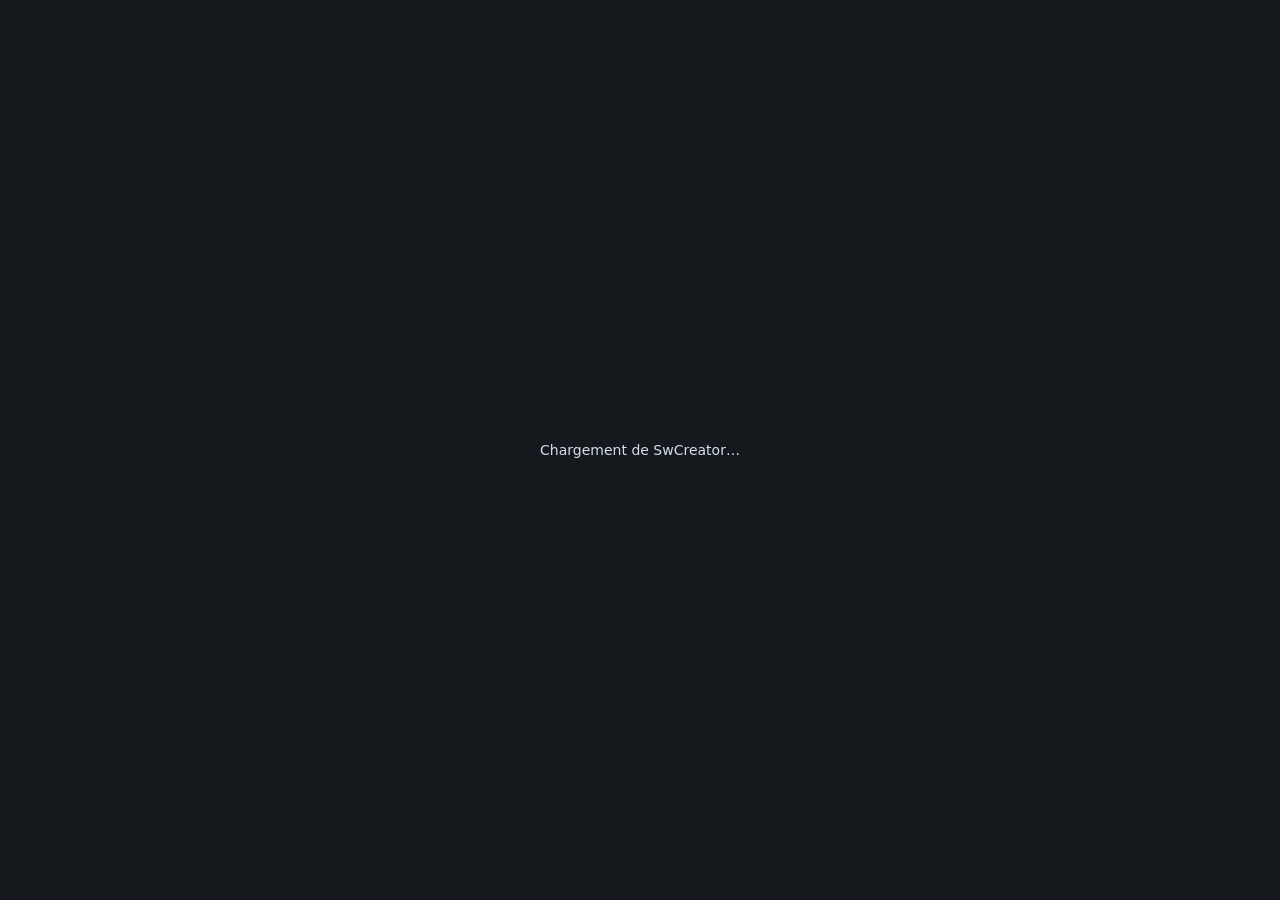
==== index.html @ aa0d0796 "Deploy shared SwCreator Web with current IaAssistant and browser compiler" ====
<!doctypehtml><html lang=fr><head><meta charset=utf-8><meta content="width=device-width,initial-scale=1"name=viewport><title>SwCreator</title><style>:root{color-scheme:dark;font-family:system-ui,sans-serif;background:#15181d;color:#d4deed}#workspace,body,html{margin:0;width:100%;height:100%;overflow:hidden}#workspace{position:relative}#canvas{display:block;width:100%;height:100%;outline:0}#workspace>.swstack-web-window[role=application]{width:100%!important;height:100%!important}#loading{position:fixed;inset:0;z-index:10002;display:grid;place-items:center;background:#15181d}#loading[hidden],#swcreator-preview[hidden]{display:none}#status{max-width:min(80vw,600px);font-size:14px;white-space:pre-wrap}button{font:inherit;font-size:13px;border:1px solid #465064;border-radius:5px;background:#303848;color:#e7edf7;padding:7px 10px;cursor:pointer}#swcreator-preview{position:fixed;inset:10% 8%;z-index:10001;padding:12px;background:#20242c;border:1px solid #526179;border-radius:8px;box-shadow:0 12px 55px #000a}#swcreator-preview iframe{display:block;width:100%;height:calc(100% - 38px);border:0;margin-top:8px;background:#fff}#output{display:none;position:fixed;inset:15% 12%;background:#20242c;border:1px solid #526179;border-radius:8px;padding:14px;box-shadow:0 12px 55px #000a;z-index:10000}#output.open{display:flex;flex-direction:column}#output pre{flex:1;overflow:auto;white-space:pre-wrap;font:13px monospace}#output-actions{display:flex;align-items:center;gap:12px}#output-actions button{margin-left:auto}@media(max-width:700px){#output,#swcreator-preview{inset:5% 3%}}</style>  <link rel="license" href="NOTICE.txt">
</head><body><main id=workspace><canvas aria-label=SwCreator id=canvas tabindex=0></canvas></main><div id=loading><span id=status role=status>Chargement de SwCreator…</span></div><input accept=.cpp,.c,.cc,.cxx,.h,.hpp,.swui,.ui,.json,.txt hidden id=files multiple type=file><section aria-label="Résultat de compilation"id=output><div id=output-actions><strong>Résultat</strong><button id=close-output>Fermer</button></div><pre id=build-log></pre></section><section aria-label="Application compilée"id=swcreator-preview hidden><button id=close-preview>Fermer l’aperçu</button></section><script>var Module={canvas:document.getElementById("canvas"),swStackContainer:document.getElementById("workspace"),swCreatorBuildEvents:[],print:e=>console.log(e),printErr:e=>console.error(e),setStatus:e=>{Module.swCreatorReady||(document.getElementById("status").textContent=e||"Chargement de SwCreator…")},onAbort:e=>{document.getElementById("status").textContent="Erreur : "+e,document.getElementById("loading").hidden=!1}};function ready(){Module.swCreatorReady&&(document.getElementById("loading").hidden=!0)}window.addEventListener("swcreator-ready",ready),Module.onRuntimeInitialized=ready,document.getElementById("close-output").onclick=()=>{document.getElementById("output").classList.remove("open"),Module.canvas.focus()},document.getElementById("close-preview").onclick=()=>Module.swCreatorClosePreview(),window.addEventListener("swcreator:build-event",e=>{const t=e.detail,n=document.getElementById("build-log");"start"===t.kind&&(n.textContent="",document.getElementById("output").classList.remove("open")),"output"!==t.kind&&"error"!==t.kind||(n.textContent+=t.text+("error"!==t.kind||t.text.endsWith("\n")?"":"\n"))})</script><script src=compiler/client.js></script><script src=SwCreatorWeb.js async></script></body></html>
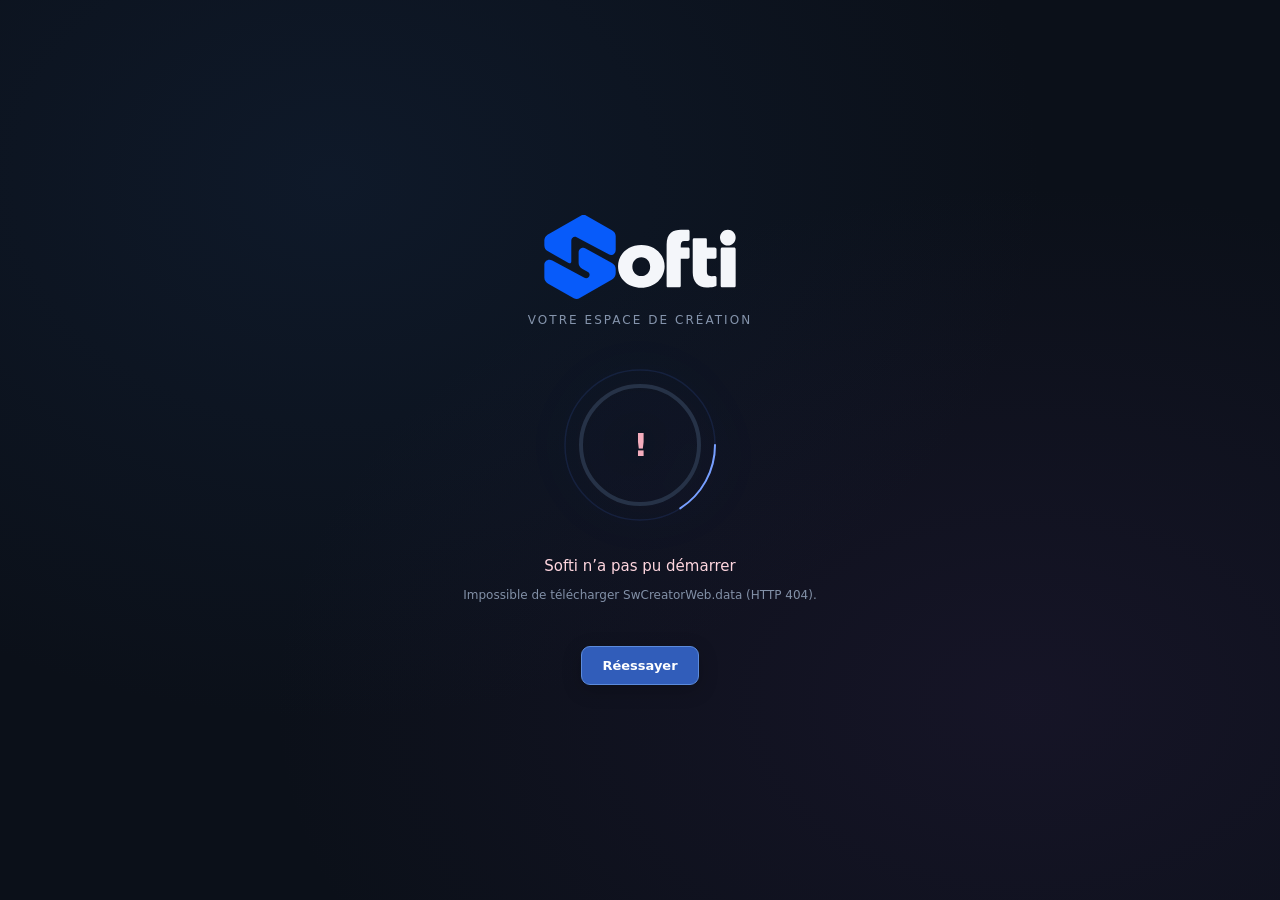
==== commit a3fc0fab: "Deploy Softi branding, loading screen and GUI/Core project workflow" ====
--- a/index.html
+++ b/index.html
@@ -1,2 +1,2 @@
-<!doctypehtml><html lang=fr><head><meta charset=utf-8><meta content="width=device-width,initial-scale=1"name=viewport><title>SwCreator</title><style>:root{color-scheme:dark;font-family:system-ui,sans-serif;background:#15181d;color:#d4deed}#workspace,body,html{margin:0;width:100%;height:100%;overflow:hidden}#workspace{position:relative}#canvas{display:block;width:100%;height:100%;outline:0}#workspace>.swstack-web-window[role=application]{width:100%!important;height:100%!important}#loading{position:fixed;inset:0;z-index:10002;display:grid;place-items:center;background:#15181d}#loading[hidden],#swcreator-preview[hidden]{display:none}#status{max-width:min(80vw,600px);font-size:14px;white-space:pre-wrap}button{font:inherit;font-size:13px;border:1px solid #465064;border-radius:5px;background:#303848;color:#e7edf7;padding:7px 10px;cursor:pointer}#swcreator-preview{position:fixed;inset:10% 8%;z-index:10001;padding:12px;background:#20242c;border:1px solid #526179;border-radius:8px;box-shadow:0 12px 55px #000a}#swcreator-preview iframe{display:block;width:100%;height:calc(100% - 38px);border:0;margin-top:8px;background:#fff}#output{display:none;position:fixed;inset:15% 12%;background:#20242c;border:1px solid #526179;border-radius:8px;padding:14px;box-shadow:0 12px 55px #000a;z-index:10000}#output.open{display:flex;flex-direction:column}#output pre{flex:1;overflow:auto;white-space:pre-wrap;font:13px monospace}#output-actions{display:flex;align-items:center;gap:12px}#output-actions button{margin-left:auto}@media(max-width:700px){#output,#swcreator-preview{inset:5% 3%}}</style>  <link rel="license" href="NOTICE.txt">
-</head><body><main id=workspace><canvas aria-label=SwCreator id=canvas tabindex=0></canvas></main><div id=loading><span id=status role=status>Chargement de SwCreator…</span></div><input accept=.cpp,.c,.cc,.cxx,.h,.hpp,.swui,.ui,.json,.txt hidden id=files multiple type=file><section aria-label="Résultat de compilation"id=output><div id=output-actions><strong>Résultat</strong><button id=close-output>Fermer</button></div><pre id=build-log></pre></section><section aria-label="Application compilée"id=swcreator-preview hidden><button id=close-preview>Fermer l’aperçu</button></section><script>var Module={canvas:document.getElementById("canvas"),swStackContainer:document.getElementById("workspace"),swCreatorBuildEvents:[],print:e=>console.log(e),printErr:e=>console.error(e),setStatus:e=>{Module.swCreatorReady||(document.getElementById("status").textContent=e||"Chargement de SwCreator…")},onAbort:e=>{document.getElementById("status").textContent="Erreur : "+e,document.getElementById("loading").hidden=!1}};function ready(){Module.swCreatorReady&&(document.getElementById("loading").hidden=!0)}window.addEventListener("swcreator-ready",ready),Module.onRuntimeInitialized=ready,document.getElementById("close-output").onclick=()=>{document.getElementById("output").classList.remove("open"),Module.canvas.focus()},document.getElementById("close-preview").onclick=()=>Module.swCreatorClosePreview(),window.addEventListener("swcreator:build-event",e=>{const t=e.detail,n=document.getElementById("build-log");"start"===t.kind&&(n.textContent="",document.getElementById("output").classList.remove("open")),"output"!==t.kind&&"error"!==t.kind||(n.textContent+=t.text+("error"!==t.kind||t.text.endsWith("\n")?"":"\n"))})</script><script src=compiler/client.js></script><script src=SwCreatorWeb.js async></script></body></html>+<!doctypehtml><html lang=fr><head><meta charset=utf-8><meta content="width=device-width,initial-scale=1"name=viewport><meta content=#0b1019 name=theme-color><title>Softi</title><link href=assets/branding/softi/softi-symbol.svg rel=icon type=image/svg+xml><style>:root{color-scheme:dark;font-family:system-ui,sans-serif;background:#15181d;color:#d4deed}#workspace,body,html{margin:0;width:100%;height:100%;overflow:hidden}#workspace{position:relative}#canvas{display:block;width:100%;height:100%;outline:0}#workspace>.swstack-web-window[role=application]{width:100%!important;height:100%!important}#loading{position:fixed;inset:0;z-index:10002;display:grid;place-items:center;padding:28px;box-sizing:border-box;background:radial-gradient(ellipse at 26% 20%,#19345a40,transparent 53%),radial-gradient(ellipse at 80% 78%,#44276130,transparent 52%),#0b1019;color:#edf4ff}#loading[hidden],#swcreator-preview[hidden]{display:none}.loading-content{width:min(100%,430px);display:flex;align-items:center;flex-direction:column;text-align:center}#loading-logo{display:block;width:264px;max-width:78vw;height:84px;object-fit:contain}#loading-description{margin:14px 0 36px;color:#8594ac;font-size:12px;font-weight:500;letter-spacing:.17em;text-transform:uppercase}#loading-progress{position:relative;width:164px;height:164px;display:grid;place-items:center;filter:drop-shadow(0 0 28px #377cf027)}#loading-progress svg{position:absolute;inset:0;width:100%;height:100%;overflow:visible}#loading-spinner{animation:softi-spin 1.8s linear infinite}#loading-progress-ring{transform:rotate(-90deg);transform-origin:center;transition:stroke-dashoffset .18s ease-out}#loading-percent{font-size:32px;font-weight:600;letter-spacing:-.055em;font-variant-numeric:tabular-nums}#status{margin:28px 0 0;max-width:100%;color:#e1eafb;font-size:15px;font-weight:500;line-height:1.5;overflow-wrap:anywhere}#loading-detail{margin:9px 0 0;min-height:38px;color:#8290a7;font-size:12px;line-height:1.6;font-variant-numeric:tabular-nums;overflow-wrap:anywhere}#loading-retry{margin-top:22px;padding:11px 20px;border:1px solid #5c8bdc;border-radius:9px;background:#315dba;color:#fff;font-weight:600;box-shadow:0 5px 20px #0003}#loading-retry:hover{background:#3c6bd0}#loading-retry:focus-visible{outline:3px solid #8bb8ff;outline-offset:4px}#loading.state-error #loading-spinner,#loading.state-ready #loading-spinner{animation:none}#loading.state-error #loading-percent{color:#f4adbd}#loading.state-error #status{color:#ffd6df}@keyframes softi-spin{to{transform:rotate(360deg)}}@media (prefers-reduced-motion:reduce){#loading-spinner{animation:none}#loading-progress-ring{transition:none}}button{font:inherit;font-size:13px;border:1px solid #465064;border-radius:5px;background:#303848;color:#e7edf7;padding:7px 10px;cursor:pointer}#swcreator-preview{position:fixed;inset:10% 8%;z-index:10001;padding:12px;background:#20242c;border:1px solid #526179;border-radius:8px;box-shadow:0 12px 55px #000a}#swcreator-preview iframe{display:block;width:100%;height:calc(100% - 38px);border:0;margin-top:8px;background:#fff}#swcreator-preview.swcreator-gui-preview{inset:0;padding:0;border:0;border-radius:0;background:0 0;box-shadow:none}#swcreator-preview.swcreator-gui-preview iframe{height:100%;margin:0;background:0 0;color-scheme:normal}#swcreator-preview.swcreator-gui-preview>button{display:none}#output{display:none;position:fixed;inset:15% 12%;background:#20242c;border:1px solid #526179;border-radius:8px;padding:14px;box-shadow:0 12px 55px #000a;z-index:10000}#output.open{display:flex;flex-direction:column}#output pre{flex:1;overflow:auto;white-space:pre-wrap;font:13px monospace}#output-actions{display:flex;align-items:center;gap:12px}#output-actions button{margin-left:auto}@media(max-width:700px){#output,#swcreator-preview:not(.swcreator-gui-preview){inset:5% 3%}}</style>  <link rel="license" href="NOTICE.txt">
+</head><body><main id=workspace><canvas aria-label=Softi id=canvas tabindex=0></canvas></main><section id=loading aria-busy=true aria-labelledby=loading-description aria-live=polite data-wasm-bytes="5979365" role=status><div class=loading-content><img alt=Softi height=84 id=loading-logo src=assets/branding/softi/softi-logo-dark.svg width=264><p id=loading-description>Votre espace de création</p><div id=loading-progress aria-label="Chargement de Softi"aria-valuemax=100 aria-valuemin=0 aria-valuenow=0 role=progressbar><svg aria-hidden=true viewBox="0 0 164 164"><defs><linearGradient id=softi-progress-gradient x1=0 x2=1 y1=1 y2=0><stop stop-color=#438dff /><stop stop-color=#a784fa offset=1 /></linearGradient></defs><circle cx=82 cy=82 fill=none r=59 stroke=#263247 stroke-width=4 /><circle cx=82 cy=82 fill=none r=59 stroke=url(#softi-progress-gradient) stroke-width=4 pathLength=100 stroke-dasharray=100 stroke-linecap=round id=loading-progress-ring stroke-dashoffset=100 /></svg> <svg aria-hidden=true viewBox="0 0 164 164"id=loading-spinner><circle cx=82 cy=82 fill=none r=75 stroke=#487bed22 stroke-width=1.5 /><circle cx=82 cy=82 fill=none r=75 stroke=#779fff stroke-width=2 pathLength=100 stroke-dasharray="16 84"stroke-linecap=round /></svg> <span aria-hidden=true id=loading-percent>0%</span></div><p id=status>Chargement de Softi…</p><p id=loading-detail aria-hidden=true>Préparation du téléchargement</p><button id=loading-retry hidden type=button>Réessayer</button></div></section><input accept=.cpp,.c,.cc,.cxx,.h,.hpp,.swui,.ui,.json,.txt hidden id=files multiple type=file><section id=output aria-label="Résultat de compilation"><div id=output-actions><strong>Résultat</strong><button id=close-output>Fermer</button></div><pre id=build-log></pre></section><section id=swcreator-preview aria-label="Application compilée"hidden><button id=close-preview>Fermer l’aperçu</button></section><script>var Module={canvas:document.getElementById("canvas"),swStackContainer:document.getElementById("workspace"),swCreatorBuildEvents:[],print:e=>console.log(e),printErr:e=>console.error(e),setStatus:e=>softiLoading.status(e),onAbort:e=>softiLoading.fail(e),onRuntimeInitialized:()=>softiLoading.runtimeInitialized(),monitorRunDependencies:e=>softiLoading.dependencies(e),getPreloadedPackage:(e,t)=>(softiLoading.packageSize(e,t),null)};const softiLoading=(()=>{const e=document.getElementById("loading"),t=document.getElementById("loading-progress"),n=document.getElementById("loading-percent"),o=document.getElementById("loading-progress-ring"),a=document.getElementById("status"),r=document.getElementById("loading-detail"),i=document.getElementById("loading-retry"),d=Number(e.dataset.wasmBytes),s=new Map([["SwCreatorWeb.data",{loaded:0,total:0,complete:!1}],["SwCreatorWeb.wasm",{loaded:0,total:Number.isSafeInteger(d)&&d>0?d:0,complete:!1}]]),l=window.fetch;let c=0,u=!1,m=!1,g=!1,w=0,p="loading"!==document.readyState;function f(e){try{const t="string"==typeof e||e instanceof URL?e:e.url,n=new URL(t,document.baseURI).pathname.split("/").pop();return s.has(n)?n:null}catch(e){return null}}function h(){window.fetch===I&&(window.fetch=l)}function y(e){c=Math.max(c,Math.min(100,Math.floor(e))),n.textContent=c+"%",o.setAttribute("stroke-dashoffset",100-c),t.setAttribute("aria-valuenow",c),t.removeAttribute("aria-valuetext")}function v(e){return(e/1048576).toLocaleString("fr-FR",{maximumFractionDigits:1})+" Mo"}function b(e){a.textContent!==e&&(a.textContent=e)}function C(){if(u||m)return;const e=[...s.values()],o=e.reduce((e,t)=>e+t.loaded,0),a=e.every(e=>e.total>0),i=e.reduce((e,t)=>e+t.total,0);e.every(e=>e.complete)?(y(g?98:95),b(g?"Ouverture de votre espace de création…":"Initialisation de Softi…"),r.textContent=w?"Préparation de l’espace de travail":"Dernières préparations",h()):(b("Téléchargement de Softi…"),a?(y(Math.min(90,o/i*90)),r.textContent=v(o)+" / "+v(i)):(t.removeAttribute("aria-valuenow"),t.setAttribute("aria-valuetext","Téléchargement en cours ; taille totale inconnue"),c||(n.textContent="…"),r.textContent=o?v(o)+" téléchargés":"Mesure du téléchargement…"))}function E(o){u||m||(u=!0,h(),e.hidden=!1,e.classList.add("state-error"),e.setAttribute("aria-busy","false"),b("Softi n’a pas pu démarrer"),r.textContent=String(o&&o.message||o||"Le téléchargement a été interrompu."),n.textContent="!",t.removeAttribute("aria-valuenow"),t.setAttribute("aria-valuetext","Échec du chargement"),i.hidden=!1)}async function I(e,t){const n=f(e);if(!n||u||m)return l.call(window,e,t);const o=s.get(n);let a;try{if(a=await l.call(window,e,t),!a.ok)throw new Error("Impossible de télécharger "+n+" (HTTP "+a.status+").");if(!a.body)throw new Error("Le téléchargement de "+n+" est vide.")}catch(e){throw E(e),e}const r=a.headers.get("Content-Encoding"),i=Number(a.headers.get("Content-Length"));o.total||r&&"identity"!==r||!(i>0)||(o.total=i),C();const d=a.body.getReader(),c=new ReadableStream({async pull(e){try{const t=await d.read();t.done?(o.complete=!0,o.total=o.loaded,C(),e.close()):(o.loaded+=t.value.byteLength,C(),e.enqueue(t.value))}catch(t){E(t),e.error(t)}},cancel:e=>d.cancel(e)}),g=new Response(c,{status:a.status,statusText:a.statusText,headers:a.headers});return Object.defineProperty(g,"url",{value:a.url}),g}function L(){!u&&!m&&p&&Module.swCreatorReady&&(m=!0,h(),y(100),e.classList.add("state-ready"),e.setAttribute("aria-busy","false"),b("Softi est prêt"),r.textContent="Votre espace de création est prêt",requestAnimationFrame(()=>requestAnimationFrame(()=>{e.hidden=!0})))}return window.fetch=I,i.onclick=()=>window.location.reload(),window.addEventListener("swcreator-ready",L),document.addEventListener("DOMContentLoaded",()=>{p=!0,L()},{once:!0}),window.addEventListener("unhandledrejection",e=>{Module.swCreatorReady||E(e.reason)}),window.addEventListener("error",e=>{if(Module.swCreatorReady)return;const t=e.target;t&&"SCRIPT"===t.tagName?E("Impossible de charger "+t.src.split("/").pop()+"."):e.error&&E(e.error)},!0),{fail:E,status(e){u||m||/Running/i.test(e||"")&&(b("Initialisation de Softi…"),C())},packageSize(e,t){const n=f(e);n&&t>0&&(s.get(n).total=Number(t))},dependencies(e){w=e,[...s.values()].every(e=>e.complete)&&C()},runtimeInitialized(){g=!0,C(),L()}}})();document.getElementById("close-output").onclick=()=>{document.getElementById("output").classList.remove("open"),Module.canvas.focus()},document.getElementById("close-preview").onclick=()=>Module.swCreatorClosePreview(),window.addEventListener("swcreator:build-event",e=>{const t=e.detail,n=document.getElementById("build-log");"start"===t.kind&&(n.textContent="",document.getElementById("output").classList.remove("open")),"output"!==t.kind&&"error"!==t.kind||(n.textContent+=t.text+("error"!==t.kind||t.text.endsWith("\n")?"":"\n"))})</script><script src=compiler/client.js></script><script src=SwCreatorWeb.js async></script></body></html>
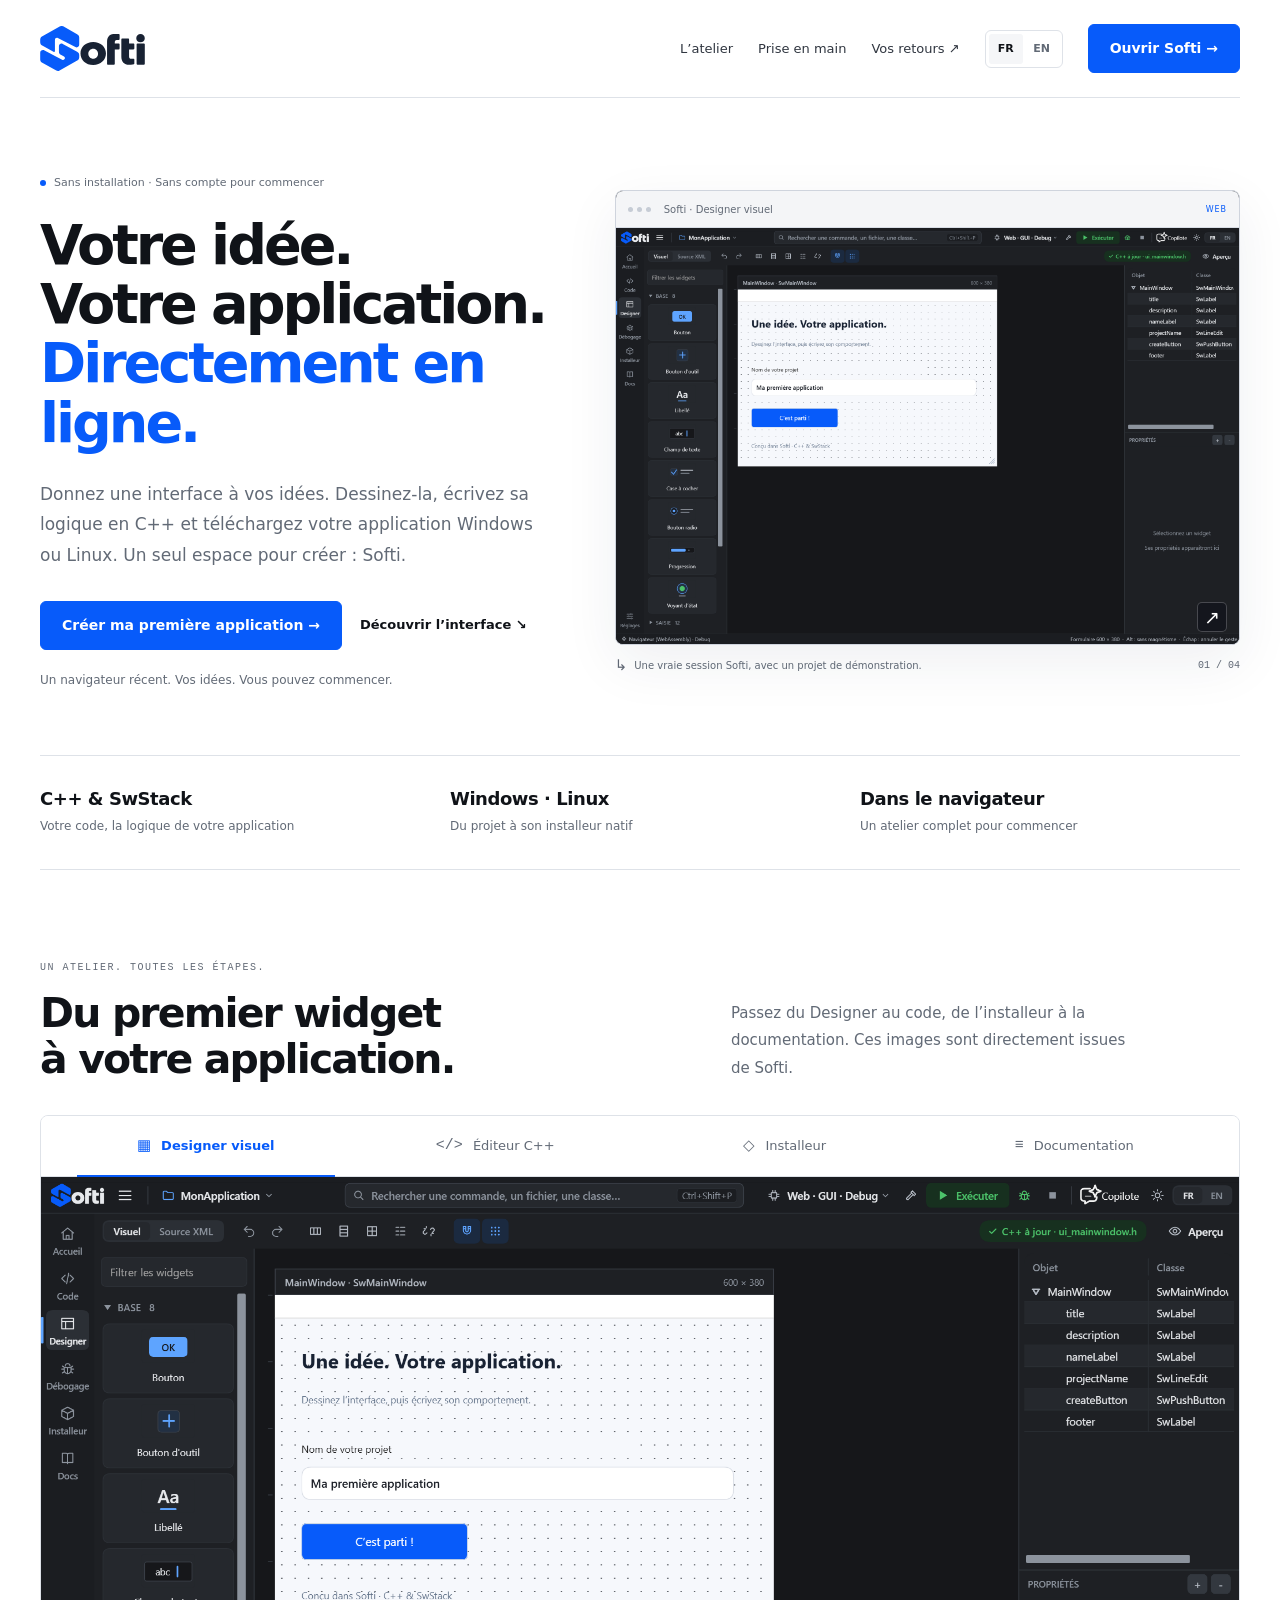
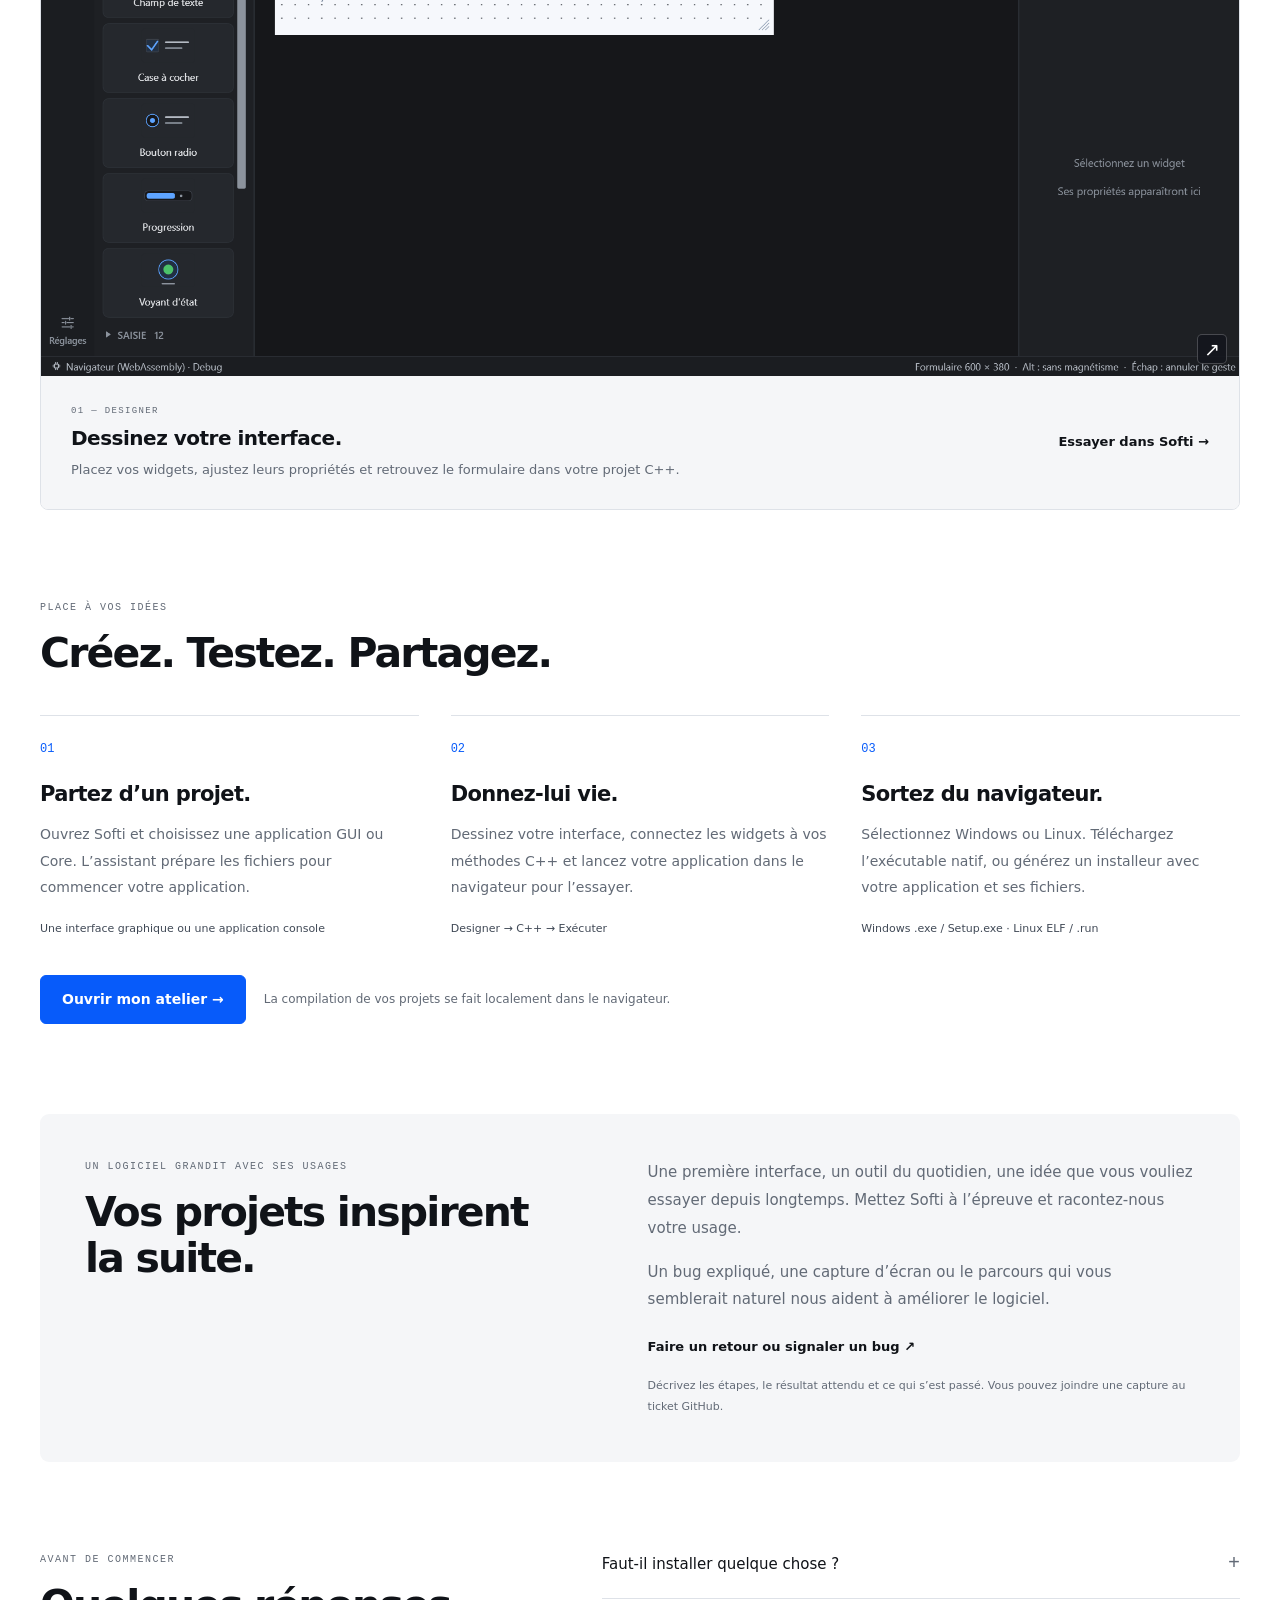
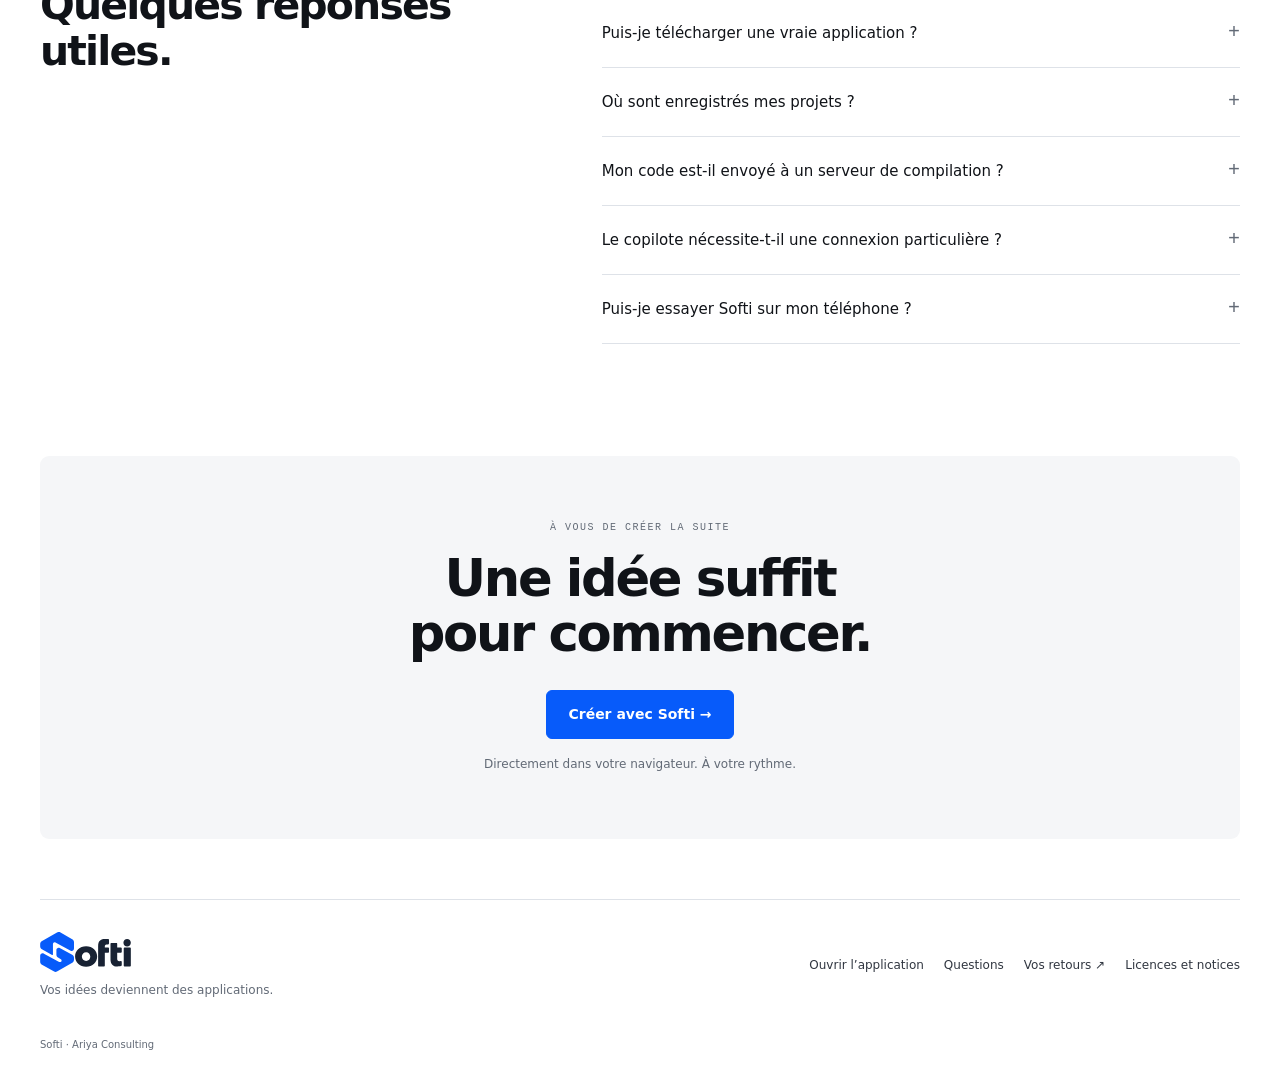
==== commit 8f6c1274: "Publish Softi presentation with real screenshots and native project exports" ====
--- a/index.html
+++ b/index.html
@@ -1,2 +1,112 @@
-<!doctypehtml><html lang=fr><head><meta charset=utf-8><meta content="width=device-width,initial-scale=1"name=viewport><meta content=#0b1019 name=theme-color><title>Softi</title><link href=assets/branding/softi/softi-symbol.svg rel=icon type=image/svg+xml><style>:root{color-scheme:dark;font-family:system-ui,sans-serif;background:#15181d;color:#d4deed}#workspace,body,html{margin:0;width:100%;height:100%;overflow:hidden}#workspace{position:relative}#canvas{display:block;width:100%;height:100%;outline:0}#workspace>.swstack-web-window[role=application]{width:100%!important;height:100%!important}#loading{position:fixed;inset:0;z-index:10002;display:grid;place-items:center;padding:28px;box-sizing:border-box;background:radial-gradient(ellipse at 26% 20%,#19345a40,transparent 53%),radial-gradient(ellipse at 80% 78%,#44276130,transparent 52%),#0b1019;color:#edf4ff}#loading[hidden],#swcreator-preview[hidden]{display:none}.loading-content{width:min(100%,430px);display:flex;align-items:center;flex-direction:column;text-align:center}#loading-logo{display:block;width:264px;max-width:78vw;height:84px;object-fit:contain}#loading-description{margin:14px 0 36px;color:#8594ac;font-size:12px;font-weight:500;letter-spacing:.17em;text-transform:uppercase}#loading-progress{position:relative;width:164px;height:164px;display:grid;place-items:center;filter:drop-shadow(0 0 28px #377cf027)}#loading-progress svg{position:absolute;inset:0;width:100%;height:100%;overflow:visible}#loading-spinner{animation:softi-spin 1.8s linear infinite}#loading-progress-ring{transform:rotate(-90deg);transform-origin:center;transition:stroke-dashoffset .18s ease-out}#loading-percent{font-size:32px;font-weight:600;letter-spacing:-.055em;font-variant-numeric:tabular-nums}#status{margin:28px 0 0;max-width:100%;color:#e1eafb;font-size:15px;font-weight:500;line-height:1.5;overflow-wrap:anywhere}#loading-detail{margin:9px 0 0;min-height:38px;color:#8290a7;font-size:12px;line-height:1.6;font-variant-numeric:tabular-nums;overflow-wrap:anywhere}#loading-retry{margin-top:22px;padding:11px 20px;border:1px solid #5c8bdc;border-radius:9px;background:#315dba;color:#fff;font-weight:600;box-shadow:0 5px 20px #0003}#loading-retry:hover{background:#3c6bd0}#loading-retry:focus-visible{outline:3px solid #8bb8ff;outline-offset:4px}#loading.state-error #loading-spinner,#loading.state-ready #loading-spinner{animation:none}#loading.state-error #loading-percent{color:#f4adbd}#loading.state-error #status{color:#ffd6df}@keyframes softi-spin{to{transform:rotate(360deg)}}@media (prefers-reduced-motion:reduce){#loading-spinner{animation:none}#loading-progress-ring{transition:none}}button{font:inherit;font-size:13px;border:1px solid #465064;border-radius:5px;background:#303848;color:#e7edf7;padding:7px 10px;cursor:pointer}#swcreator-preview{position:fixed;inset:10% 8%;z-index:10001;padding:12px;background:#20242c;border:1px solid #526179;border-radius:8px;box-shadow:0 12px 55px #000a}#swcreator-preview iframe{display:block;width:100%;height:calc(100% - 38px);border:0;margin-top:8px;background:#fff}#swcreator-preview.swcreator-gui-preview{inset:0;padding:0;border:0;border-radius:0;background:0 0;box-shadow:none}#swcreator-preview.swcreator-gui-preview iframe{height:100%;margin:0;background:0 0;color-scheme:normal}#swcreator-preview.swcreator-gui-preview>button{display:none}#output{display:none;position:fixed;inset:15% 12%;background:#20242c;border:1px solid #526179;border-radius:8px;padding:14px;box-shadow:0 12px 55px #000a;z-index:10000}#output.open{display:flex;flex-direction:column}#output pre{flex:1;overflow:auto;white-space:pre-wrap;font:13px monospace}#output-actions{display:flex;align-items:center;gap:12px}#output-actions button{margin-left:auto}@media(max-width:700px){#output,#swcreator-preview:not(.swcreator-gui-preview){inset:5% 3%}}</style>  <link rel="license" href="NOTICE.txt">
-</head><body><main id=workspace><canvas aria-label=Softi id=canvas tabindex=0></canvas></main><section id=loading aria-busy=true aria-labelledby=loading-description aria-live=polite data-wasm-bytes="5979365" role=status><div class=loading-content><img alt=Softi height=84 id=loading-logo src=assets/branding/softi/softi-logo-dark.svg width=264><p id=loading-description>Votre espace de création</p><div id=loading-progress aria-label="Chargement de Softi"aria-valuemax=100 aria-valuemin=0 aria-valuenow=0 role=progressbar><svg aria-hidden=true viewBox="0 0 164 164"><defs><linearGradient id=softi-progress-gradient x1=0 x2=1 y1=1 y2=0><stop stop-color=#438dff /><stop stop-color=#a784fa offset=1 /></linearGradient></defs><circle cx=82 cy=82 fill=none r=59 stroke=#263247 stroke-width=4 /><circle cx=82 cy=82 fill=none r=59 stroke=url(#softi-progress-gradient) stroke-width=4 pathLength=100 stroke-dasharray=100 stroke-linecap=round id=loading-progress-ring stroke-dashoffset=100 /></svg> <svg aria-hidden=true viewBox="0 0 164 164"id=loading-spinner><circle cx=82 cy=82 fill=none r=75 stroke=#487bed22 stroke-width=1.5 /><circle cx=82 cy=82 fill=none r=75 stroke=#779fff stroke-width=2 pathLength=100 stroke-dasharray="16 84"stroke-linecap=round /></svg> <span aria-hidden=true id=loading-percent>0%</span></div><p id=status>Chargement de Softi…</p><p id=loading-detail aria-hidden=true>Préparation du téléchargement</p><button id=loading-retry hidden type=button>Réessayer</button></div></section><input accept=.cpp,.c,.cc,.cxx,.h,.hpp,.swui,.ui,.json,.txt hidden id=files multiple type=file><section id=output aria-label="Résultat de compilation"><div id=output-actions><strong>Résultat</strong><button id=close-output>Fermer</button></div><pre id=build-log></pre></section><section id=swcreator-preview aria-label="Application compilée"hidden><button id=close-preview>Fermer l’aperçu</button></section><script>var Module={canvas:document.getElementById("canvas"),swStackContainer:document.getElementById("workspace"),swCreatorBuildEvents:[],print:e=>console.log(e),printErr:e=>console.error(e),setStatus:e=>softiLoading.status(e),onAbort:e=>softiLoading.fail(e),onRuntimeInitialized:()=>softiLoading.runtimeInitialized(),monitorRunDependencies:e=>softiLoading.dependencies(e),getPreloadedPackage:(e,t)=>(softiLoading.packageSize(e,t),null)};const softiLoading=(()=>{const e=document.getElementById("loading"),t=document.getElementById("loading-progress"),n=document.getElementById("loading-percent"),o=document.getElementById("loading-progress-ring"),a=document.getElementById("status"),r=document.getElementById("loading-detail"),i=document.getElementById("loading-retry"),d=Number(e.dataset.wasmBytes),s=new Map([["SwCreatorWeb.data",{loaded:0,total:0,complete:!1}],["SwCreatorWeb.wasm",{loaded:0,total:Number.isSafeInteger(d)&&d>0?d:0,complete:!1}]]),l=window.fetch;let c=0,u=!1,m=!1,g=!1,w=0,p="loading"!==document.readyState;function f(e){try{const t="string"==typeof e||e instanceof URL?e:e.url,n=new URL(t,document.baseURI).pathname.split("/").pop();return s.has(n)?n:null}catch(e){return null}}function h(){window.fetch===I&&(window.fetch=l)}function y(e){c=Math.max(c,Math.min(100,Math.floor(e))),n.textContent=c+"%",o.setAttribute("stroke-dashoffset",100-c),t.setAttribute("aria-valuenow",c),t.removeAttribute("aria-valuetext")}function v(e){return(e/1048576).toLocaleString("fr-FR",{maximumFractionDigits:1})+" Mo"}function b(e){a.textContent!==e&&(a.textContent=e)}function C(){if(u||m)return;const e=[...s.values()],o=e.reduce((e,t)=>e+t.loaded,0),a=e.every(e=>e.total>0),i=e.reduce((e,t)=>e+t.total,0);e.every(e=>e.complete)?(y(g?98:95),b(g?"Ouverture de votre espace de création…":"Initialisation de Softi…"),r.textContent=w?"Préparation de l’espace de travail":"Dernières préparations",h()):(b("Téléchargement de Softi…"),a?(y(Math.min(90,o/i*90)),r.textContent=v(o)+" / "+v(i)):(t.removeAttribute("aria-valuenow"),t.setAttribute("aria-valuetext","Téléchargement en cours ; taille totale inconnue"),c||(n.textContent="…"),r.textContent=o?v(o)+" téléchargés":"Mesure du téléchargement…"))}function E(o){u||m||(u=!0,h(),e.hidden=!1,e.classList.add("state-error"),e.setAttribute("aria-busy","false"),b("Softi n’a pas pu démarrer"),r.textContent=String(o&&o.message||o||"Le téléchargement a été interrompu."),n.textContent="!",t.removeAttribute("aria-valuenow"),t.setAttribute("aria-valuetext","Échec du chargement"),i.hidden=!1)}async function I(e,t){const n=f(e);if(!n||u||m)return l.call(window,e,t);const o=s.get(n);let a;try{if(a=await l.call(window,e,t),!a.ok)throw new Error("Impossible de télécharger "+n+" (HTTP "+a.status+").");if(!a.body)throw new Error("Le téléchargement de "+n+" est vide.")}catch(e){throw E(e),e}const r=a.headers.get("Content-Encoding"),i=Number(a.headers.get("Content-Length"));o.total||r&&"identity"!==r||!(i>0)||(o.total=i),C();const d=a.body.getReader(),c=new ReadableStream({async pull(e){try{const t=await d.read();t.done?(o.complete=!0,o.total=o.loaded,C(),e.close()):(o.loaded+=t.value.byteLength,C(),e.enqueue(t.value))}catch(t){E(t),e.error(t)}},cancel:e=>d.cancel(e)}),g=new Response(c,{status:a.status,statusText:a.statusText,headers:a.headers});return Object.defineProperty(g,"url",{value:a.url}),g}function L(){!u&&!m&&p&&Module.swCreatorReady&&(m=!0,h(),y(100),e.classList.add("state-ready"),e.setAttribute("aria-busy","false"),b("Softi est prêt"),r.textContent="Votre espace de création est prêt",requestAnimationFrame(()=>requestAnimationFrame(()=>{e.hidden=!0})))}return window.fetch=I,i.onclick=()=>window.location.reload(),window.addEventListener("swcreator-ready",L),document.addEventListener("DOMContentLoaded",()=>{p=!0,L()},{once:!0}),window.addEventListener("unhandledrejection",e=>{Module.swCreatorReady||E(e.reason)}),window.addEventListener("error",e=>{if(Module.swCreatorReady)return;const t=e.target;t&&"SCRIPT"===t.tagName?E("Impossible de charger "+t.src.split("/").pop()+"."):e.error&&E(e.error)},!0),{fail:E,status(e){u||m||/Running/i.test(e||"")&&(b("Initialisation de Softi…"),C())},packageSize(e,t){const n=f(e);n&&t>0&&(s.get(n).total=Number(t))},dependencies(e){w=e,[...s.values()].every(e=>e.complete)&&C()},runtimeInitialized(){g=!0,C(),L()}}})();document.getElementById("close-output").onclick=()=>{document.getElementById("output").classList.remove("open"),Module.canvas.focus()},document.getElementById("close-preview").onclick=()=>Module.swCreatorClosePreview(),window.addEventListener("swcreator:build-event",e=>{const t=e.detail,n=document.getElementById("build-log");"start"===t.kind&&(n.textContent="",document.getElementById("output").classList.remove("open")),"output"!==t.kind&&"error"!==t.kind||(n.textContent+=t.text+("error"!==t.kind||t.text.endsWith("\n")?"":"\n"))})</script><script src=compiler/client.js></script><script src=SwCreatorWeb.js async></script></body></html>+<!doctype html>
+<html lang="fr">
+<head>
+  <meta charset="utf-8">
+  <meta name="viewport" content="width=device-width, initial-scale=1">
+  <meta name="theme-color" content="#ffffff">
+  <meta name="description" content="Créez votre application C++ avec Softi : un éditeur de code, un designer visuel et des installateurs Windows et Linux, directement dans votre navigateur.">
+  <meta property="og:type" content="website">
+  <meta property="og:locale" content="fr_FR">
+  <meta property="og:title" content="Softi — Vos idées deviennent des applications">
+  <meta property="og:description" content="Dessinez votre interface, écrivez votre code et distribuez votre application Windows ou Linux. Découvrez Softi, directement en ligne.">
+  <meta property="og:image" content="https://cerimey.github.io/SwCreator-Web/showcase/assets/captures/designer.png">
+  <meta name="twitter:card" content="summary_large_image">
+  <link rel="canonical" href="https://cerimey.github.io/SwCreator-Web/">
+  <link rel="icon" type="image/svg+xml" href="assets/branding/softi/softi-symbol.svg">
+  <link rel="license" href="NOTICE.txt">
+  <link rel="stylesheet" href="showcase/style.css">
+  <link rel="preload" as="image" href="showcase/assets/captures/designer.png">
+  <title>Softi — Vos idées deviennent des applications</title>
+  <script src="showcase/showcase.js" defer></script>
+</head>
+<body>
+  <a class="skip-link" href="#contenu" data-en="Skip to content">Aller au contenu</a>
+  <div class="page-shell">
+    <header class="site-header">
+      <a class="brand" href="./" aria-label="Softi, accueil"><img src="assets/branding/softi/softi-logo-light.svg" width="105" height="46" alt="Softi"></a>
+      <button class="menu-toggle" type="button" aria-controls="navigation" aria-expanded="false"><span data-en="Menu">Menu</span><svg viewBox="0 0 24 24" aria-hidden="true"><path d="M4 7h16M4 12h16M4 17h16"/></svg></button>
+      <nav id="navigation" aria-label="Navigation principale">
+        <a href="#interface" data-en="The workspace">L’atelier</a>
+        <a href="#demarrer" data-en="Getting started">Prise en main</a>
+        <a href="https://github.com/CeriMey/SwCreator-Web/issues" target="_blank" rel="noopener noreferrer" data-en="Your feedback ↗">Vos retours ↗</a>
+        <span class="language-switch" role="group" aria-label="Langue / Language"><button type="button" data-language="fr" aria-pressed="true" lang="fr">FR</button><button type="button" data-language="en" aria-pressed="false" lang="en">EN</button></span>
+        <a class="button header-cta" href="SwCreatorWeb.html" data-en="Open Softi →">Ouvrir Softi →</a>
+      </nav>
+    </header>
+
+    <main id="contenu">
+      <section class="hero" aria-labelledby="hero-title">
+        <div class="hero-copy">
+          <p class="eyebrow"><span class="status-dot" aria-hidden="true"></span><span data-en="No installation · No account to get started">Sans installation · Sans compte pour commencer</span></p>
+          <h1 id="hero-title"><span data-en="Your idea.">Votre idée.</span><br><span data-en="Your application.">Votre application.</span><br><span class="hero-accent" data-en="Right in your browser.">Directement en ligne.</span></h1>
+          <p class="hero-intro" data-en="Give your ideas an interface. Design it visually, write its C++ logic and download your Windows or Linux application. All in one workspace: Softi.">Donnez une interface à vos idées. Dessinez-la, écrivez sa logique en C++ et téléchargez votre application Windows ou Linux. Un seul espace pour créer : Softi.</p>
+          <div class="actions"><a class="button" href="SwCreatorWeb.html" data-en="Create my first application →">Créer ma première application →</a><a class="text-link" href="#interface" data-en="Explore the interface ↘">Découvrir l’interface ↘</a></div>
+          <p class="hero-note" data-en="A recent browser. Your ideas. You’re ready.">Un navigateur récent. Vos idées. Vous pouvez commencer.</p>
+        </div>
+        <figure class="hero-media">
+          <button class="product-frame zoom-image" type="button" data-image="showcase/assets/captures/designer.png" aria-label="Agrandir la capture du Designer Softi">
+            <span class="frame-bar"><span class="window-dots" aria-hidden="true"><i></i><i></i><i></i></span><span data-en="Softi · Visual designer">Softi · Designer visuel</span><span class="frame-tag">WEB</span></span>
+            <img src="showcase/assets/captures/designer.png" width="2160" height="1440" fetchpriority="high" alt="Le Designer Softi, sa palette de widgets et l’interface d’un projet de démonstration." data-en-alt="The Softi designer, its widget palette and the interface of a demonstration project.">
+            <span class="image-zoom" aria-hidden="true">↗</span>
+          </button>
+          <figcaption><span class="caption-mark" aria-hidden="true">↳</span><span data-en="A real Softi session, with a demonstration project.">Une vraie session Softi, avec un projet de démonstration.</span><span class="caption-index">01 / 04</span></figcaption>
+        </figure>
+      </section>
+
+      <div class="principles" aria-label="Softi en quelques mots">
+        <div><strong>C++ &amp; SwStack</strong><span data-en="Your code, your application’s logic">Votre code, la logique de votre application</span></div>
+        <div><strong>Windows · Linux</strong><span data-en="From a project to its native installer">Du projet à son installeur natif</span></div>
+        <div><strong data-en="In your browser">Dans le navigateur</strong><span data-en="A complete workspace to get started">Un atelier complet pour commencer</span></div>
+      </div>
+
+      <section id="interface" class="section" aria-labelledby="interface-title">
+        <div class="section-heading"><div><p class="kicker" data-en="One workspace. Every step.">Un atelier. Toutes les étapes.</p><h2 id="interface-title" data-en="From the first widget to your application.">Du premier widget<br>à votre application.</h2></div><p data-en="Move between the designer, your code, installer settings and documentation. These images come straight from Softi.">Passez du Designer au code, de l’installeur à la documentation. Ces images sont directement issues de Softi.</p></div>
+        <div class="gallery">
+          <div class="gallery-tabs" role="tablist" aria-label="Captures du logiciel">
+            <button id="tab-designer" role="tab" aria-selected="true" aria-controls="gallery-panel" data-view="designer" type="button"><span class="tab-symbol" aria-hidden="true">▦</span><span data-en="Visual designer">Designer visuel</span></button>
+            <button id="tab-code" role="tab" aria-selected="false" aria-controls="gallery-panel" data-view="code" tabindex="-1" type="button"><span class="tab-symbol" aria-hidden="true">&lt;/&gt;</span><span data-en="C++ editor">Éditeur C++</span></button>
+            <button id="tab-installer" role="tab" aria-selected="false" aria-controls="gallery-panel" data-view="installer" tabindex="-1" type="button"><span class="tab-symbol" aria-hidden="true">◇</span><span data-en="Installer">Installeur</span></button>
+            <button id="tab-documentation" role="tab" aria-selected="false" aria-controls="gallery-panel" data-view="documentation" tabindex="-1" type="button"><span class="tab-symbol" aria-hidden="true">≡</span><span data-en="Documentation">Documentation</span></button>
+          </div>
+          <div id="gallery-panel" role="tabpanel" aria-labelledby="tab-designer" tabindex="0">
+            <button class="gallery-image zoom-image" type="button" data-image="showcase/assets/captures/designer.png" aria-label="Agrandir la capture"><img id="gallery-image" src="showcase/assets/captures/designer.png" width="2160" height="1440" loading="lazy" alt="Designer visuel de Softi"><span class="image-zoom" aria-hidden="true">↗</span></button>
+            <div class="gallery-caption"><div><span id="gallery-number" class="kicker">01 — DESIGNER</span><h3 id="gallery-title">Dessinez votre interface.</h3><p id="gallery-description">Placez vos widgets, ajustez leurs propriétés et retrouvez le formulaire dans votre projet C++.</p></div><a class="text-link" href="SwCreatorWeb.html" data-en="Try it in Softi →">Essayer dans Softi →</a></div>
+          </div>
+        </div>
+      </section>
+
+      <section id="demarrer" class="section workflow" aria-labelledby="start-title">
+        <p class="kicker" data-en="Make room for your ideas">Place à vos idées</p><h2 id="start-title" data-en="Create. Test. Share.">Créez. Testez. Partagez.</h2>
+        <div class="steps">
+          <article><span class="step-number">01</span><h3 data-en="Start with a project.">Partez d’un projet.</h3><p data-en="Open Softi and choose a GUI or Core application. The wizard prepares the files you need to start building.">Ouvrez Softi et choisissez une application GUI ou Core. L’assistant prépare les fichiers pour commencer votre application.</p><span class="step-detail" data-en="A graphical interface or a console application">Une interface graphique ou une application console</span></article>
+          <article><span class="step-number">02</span><h3 data-en="Bring it to life.">Donnez-lui vie.</h3><p data-en="Design your interface, connect the widgets to your C++ methods and run your application in the browser to try it.">Dessinez votre interface, connectez les widgets à vos méthodes C++ et lancez votre application dans le navigateur pour l’essayer.</p><span class="step-detail">Designer → C++ → <span data-en="Run">Exécuter</span></span></article>
+          <article><span class="step-number">03</span><h3 data-en="Take it beyond the browser.">Sortez du navigateur.</h3><p data-en="Select Windows or Linux. Download the native executable, or build an installer with your application and its project files.">Sélectionnez Windows ou Linux. Téléchargez l’exécutable natif, ou générez un installeur avec votre application et ses fichiers.</p><span class="step-detail">Windows .exe / Setup.exe · Linux ELF / .run</span></article>
+        </div>
+        <div class="actions"><a class="button" href="SwCreatorWeb.html" data-en="Open my workspace →">Ouvrir mon atelier →</a><span class="subtle" data-en="Project compilation runs locally in your browser.">La compilation de vos projets se fait localement dans le navigateur.</span></div>
+      </section>
+
+      <section id="communaute" class="community section" aria-labelledby="community-title">
+        <div><p class="kicker" data-en="An application grows with its users">Un logiciel grandit avec ses usages</p><h2 id="community-title" data-en="Your projects shape what comes next.">Vos projets inspirent<br>la suite.</h2></div>
+        <div><p data-en="A first interface, an everyday tool, an idea you’ve wanted to try for a while. Put Softi to work and tell us how it fits your workflow.">Une première interface, un outil du quotidien, une idée que vous vouliez essayer depuis longtemps. Mettez Softi à l’épreuve et racontez-nous votre usage.</p><p data-en="A clear bug report, a screenshot or an explanation of the workflow you expected helps us improve the application.">Un bug expliqué, une capture d’écran ou le parcours qui vous semblerait naturel nous aident à améliorer le logiciel.</p><a class="text-link" href="https://github.com/CeriMey/SwCreator-Web/issues/new" data-report target="_blank" rel="noopener noreferrer" data-en="Share feedback or report a bug ↗">Faire un retour ou signaler un bug ↗</a><p class="community-note" data-en="Describe the steps, what you expected and what happened. You can attach a screenshot to your GitHub issue.">Décrivez les étapes, le résultat attendu et ce qui s’est passé. Vous pouvez joindre une capture au ticket GitHub.</p></div>
+      </section>
+
+      <section id="questions" class="section faq" aria-labelledby="faq-title">
+        <div><p class="kicker" data-en="Before you get started">Avant de commencer</p><h2 id="faq-title" data-en="A few useful answers.">Quelques réponses<br>utiles.</h2></div>
+        <div class="faq-items">
+          <details><summary data-en="Do I need to install anything?">Faut-il installer quelque chose ?</summary><p data-en="You can create a project, design its interface, edit the code and compile it directly in a recent browser. Running a downloaded Windows or Linux application requires its target operating system.">La création d’un projet, le Designer, l’édition du code et la compilation fonctionnent directement dans un navigateur récent. Une application Windows ou Linux téléchargée se lance sur son système cible.</p></details>
+          <details><summary data-en="Can I download a real application?">Puis-je télécharger une vraie application ?</summary><p data-en="Yes. Windows x64 exports a native .exe or a Setup.exe installer. Linux x64 exports an ELF executable or a .run installer. Windows installers are unsigned; Linux installers use your user account.">Oui. Windows x64 produit un exécutable .exe ou un installeur Setup.exe. Linux x64 produit un exécutable ELF ou un installeur .run. Les installeurs Windows ne sont pas signés ; l’installation Linux se fait pour votre compte utilisateur.</p></details>
+          <details><summary data-en="Where are my projects saved?">Où sont enregistrés mes projets ?</summary><p data-en="Saved projects remain in this browser’s local storage. Export your project to keep a separate copy or move it to another browser. Clearing website data also removes its local projects.">Les projets enregistrés restent dans le stockage local de ce navigateur. Exportez votre projet pour garder une copie séparée ou le déplacer vers un autre navigateur. Effacer les données du site supprime aussi ses projets locaux.</p></details>
+          <details><summary data-en="Is my source code sent to a build server?">Mon code est-il envoyé à un serveur de compilation ?</summary><p data-en="Project compilation and installer packaging run in your browser. The website serves the compiler and SDK files. A connected AI assistant uses its separately configured service.">La compilation du projet et la génération des installeurs se font dans votre navigateur. Le site fournit les fichiers du compilateur et des SDK. Un assistant IA connecté utilise son service configuré séparément.</p></details>
+          <details><summary data-en="Does Copilot need a separate connection?">Le copilote nécessite-t-il une connexion particulière ?</summary><p data-en="Yes. The AI copilot connects through the local IaAssistant bridge and your provider connection. It is optional: the editor, designer and compiler work without it.">Oui. Le copilote IA se connecte via le bridge local IaAssistant et votre connexion fournisseur. Il est facultatif : l’éditeur, le Designer et le compilateur fonctionnent sans lui.</p></details>
+          <details><summary data-en="Can I try Softi on my phone?">Puis-je essayer Softi sur mon téléphone ?</summary><p data-en="The workspace adapts to smaller screens. A computer with a keyboard and mouse remains more comfortable for writing C++ and working on complex interfaces.">L’interface s’adapte aux petits écrans. Un ordinateur avec clavier et souris reste plus confortable pour écrire du C++ et travailler sur des interfaces complexes.</p></details>
+        </div>
+      </section>
+
+      <section class="closing" aria-labelledby="closing-title"><p class="kicker" data-en="The next step is yours">À vous de créer la suite</p><h2 id="closing-title" data-en="One idea is enough to get started.">Une idée suffit<br>pour commencer.</h2><a class="button" href="SwCreatorWeb.html" data-en="Create with Softi →">Créer avec Softi →</a><p data-en="Directly in your browser. At your own pace.">Directement dans votre navigateur. À votre rythme.</p></section>
+    </main>
+
+    <footer class="site-footer"><div><a class="brand" href="./" aria-label="Softi"><img src="assets/branding/softi/softi-logo-light.svg" width="91" height="40" alt="Softi" loading="lazy"></a><p data-en="Your ideas become applications.">Vos idées deviennent des applications.</p></div><nav aria-label="Liens de pied de page"><a href="SwCreatorWeb.html" data-en="Open the application">Ouvrir l’application</a><a href="#questions" data-en="Questions">Questions</a><a href="https://github.com/CeriMey/SwCreator-Web/issues" target="_blank" rel="noopener noreferrer" data-en="Feedback ↗">Vos retours ↗</a><a href="NOTICE.txt" data-en="Licenses and notices">Licences et notices</a></nav><p class="footer-credit">Softi · Ariya Consulting</p></footer>
+  </div>
+  <dialog id="image-viewer" aria-label="Capture de Softi"><button class="viewer-close" type="button" autofocus><span data-en="Close">Fermer</span> ×</button><img src="showcase/assets/captures/designer.png" width="2160" height="1440" alt="Capture agrandie de Softi"></dialog>
+</body>
+</html>
--- a/showcase/style.css
+++ b/showcase/style.css
@@ -0,0 +1,12 @@
+:root{color-scheme:light;--ink:#101318;--text:#303640;--muted:#626a76;--line:#dee2e8;--surface:#f5f6f8;--blue:#075bfa;font-family:"Segoe UI",system-ui,-apple-system,BlinkMacSystemFont,sans-serif;color:var(--text);background:#fff;font-synthesis:none;-webkit-font-smoothing:antialiased}
+*{box-sizing:border-box}html{scroll-behavior:smooth;scroll-padding-top:110px}body{margin:0}button,a,summary{-webkit-tap-highlight-color:transparent}button{font:inherit}button,a{touch-action:manipulation}a{color:inherit}img{max-width:100%;display:block}a:focus-visible,button:focus-visible,summary:focus-visible,[tabindex="0"]:focus-visible{outline:3px solid var(--blue);outline-offset:5px}h1,h2,h3,p,figure{margin:0}h1,h2,h3{color:var(--ink);text-wrap:balance}p{text-wrap:pretty}a{text-decoration:none}.page-shell{max-width:1280px;padding:0 40px;margin:auto}.skip-link{position:fixed;top:12px;left:12px;z-index:10;padding:12px 20px;background:var(--ink);color:#fff;transform:translateY(-160%)}.skip-link:focus{transform:none}
+.site-header{position:sticky;top:0;z-index:3;display:flex;justify-content:space-between;align-items:center;min-height:98px;gap:24px;background:#fff;border-bottom:1px solid var(--line)}.brand{flex-shrink:0;display:inline-block}.brand img{object-fit:contain}.site-header nav{display:flex;align-items:center;gap:25px;font-size:13px;font-weight:500}.site-header nav>a:not(.button):hover,.site-footer a:hover{color:var(--blue)}.button{display:inline-flex;align-items:center;justify-content:center;min-height:48px;padding:14px 21px;border:1px solid var(--blue);border-radius:6px;color:#fff;background:var(--blue);font-size:14px;font-weight:600;line-height:1.4;transition:background .16s,border-color .16s}.button:hover{background:var(--ink);border-color:var(--ink)}.language-switch{display:inline-flex;padding:3px;border:1px solid var(--line);border-radius:6px;gap:2px}.language-switch button{min-width:34px;min-height:30px;padding:5px 7px;background:transparent;border:0;border-radius:3px;color:var(--muted);cursor:pointer;font-size:11px;font-weight:600}.language-switch button[aria-pressed="true"]{background:var(--surface);color:var(--ink)}.menu-toggle{display:none}
+.hero{display:grid;grid-template-columns:.92fr 1.08fr;gap:42px;align-items:center;padding:76px 0 64px}.eyebrow{display:flex;align-items:center;gap:8px;font-size:11px;color:var(--muted);line-height:1.7}.status-dot{display:inline-block;width:6px;height:6px;border-radius:50%;background:var(--blue);flex-shrink:0}.hero h1{font-size:clamp(42px,4.35vw,62px);font-weight:600;line-height:1.065;letter-spacing:-.055em;margin:22px 0 27px}.hero-accent{color:var(--blue)}.hero-intro{max-width:510px;font-size:17px;line-height:1.8;color:var(--muted)}.actions{display:flex;flex-wrap:wrap;align-items:center;gap:18px;margin-top:30px}.text-link{font-size:13px;font-weight:600;line-height:1.7;color:var(--ink);text-underline-offset:4px}.text-link:hover{color:var(--blue);text-decoration:underline}.hero-note{color:var(--muted);font-size:12px;line-height:1.7;margin-top:20px}.product-frame{display:block;position:relative;overflow:hidden;width:100%;padding:0;text-align:left;border:1px solid #cfd4dd;border-radius:8px;background:#16191f;box-shadow:0 18px 55px #17244212;cursor:zoom-in}.frame-bar{height:37px;display:flex;align-items:center;gap:13px;padding:0 12px;background:#f4f5f7;color:#626a76;font-size:10px;border-bottom:1px solid #d8dde5}.window-dots{display:inline-flex;gap:4px}.window-dots i{width:5px;height:5px;border-radius:50%;background:#c6ccd5}.frame-tag{margin-left:auto;font-size:8px;letter-spacing:.12em;color:var(--blue)}.product-frame img{width:100%;height:auto}.image-zoom{position:absolute;right:12px;bottom:12px;display:grid;place-items:center;width:30px;height:30px;border:1px solid #ffffff38;border-radius:5px;background:#13161dd9;color:#fff;font-size:19px}.hero-media figcaption{display:flex;align-items:flex-start;gap:7px;font-size:10px;line-height:1.65;color:var(--muted);margin-top:13px}.caption-mark{font-size:15px;line-height:1}.caption-index{white-space:nowrap;margin-left:auto;font:10px/1.65 Consolas,monospace}.principles{display:grid;grid-template-columns:repeat(3,1fr);gap:30px;padding:32px 0;border-top:1px solid var(--line);border-bottom:1px solid var(--line)}.principles strong{display:block;font-size:18px;font-weight:600;letter-spacing:-.025em;color:var(--ink)}.principles span{display:block;font-size:12px;color:var(--muted);line-height:1.8;margin-top:7px}
+.section{margin:90px 0}.kicker{font:10px/1.6 Consolas,"SFMono-Regular",monospace;text-transform:uppercase;letter-spacing:.15em;color:var(--muted);margin-bottom:15px}h2{font-size:clamp(32px,3.2vw,44px);font-weight:600;line-height:1.12;letter-spacing:-.045em}.section-heading{display:grid;grid-template-columns:1.2fr 1fr;gap:80px;align-items:end;margin-bottom:32px}.section-heading>p{font-size:15px;line-height:1.85;color:var(--muted);max-width:440px}.gallery{border:1px solid var(--line);border-radius:8px;overflow:hidden}.gallery-tabs{display:flex;gap:0;padding:0 20px;background:#fff;border-bottom:1px solid var(--line)}.gallery-tabs button{display:flex;gap:10px;align-items:center;justify-content:center;position:relative;flex:1;min-height:60px;padding:15px 10px;border:0;background:#fff;color:var(--muted);font-size:13px;cursor:pointer}.gallery-tabs button[aria-selected="true"]{color:var(--blue);font-weight:600}.gallery-tabs button[aria-selected="true"]::after{content:"";position:absolute;bottom:-1px;left:16px;right:16px;height:2px;background:var(--blue)}.gallery-tabs button:hover{background:var(--surface)}.tab-symbol{font:15px Consolas,monospace}.gallery-image{position:relative;display:block;width:100%;border:0;padding:0;cursor:zoom-in;background:#16191f}.gallery-image img{width:100%;height:auto;aspect-ratio:3/2;object-fit:contain}.gallery-caption{display:flex;align-items:center;justify-content:space-between;gap:32px;padding:28px 30px;background:var(--surface)}.gallery-caption .kicker{display:block;margin-bottom:8px;font-size:9px}.gallery-caption h3{font-size:20px;font-weight:600;letter-spacing:-.025em}.gallery-caption p{font-size:13px;line-height:1.8;color:var(--muted);margin-top:8px;max-width:650px}.gallery-caption>a{flex-shrink:0}
+.steps{display:grid;grid-template-columns:repeat(3,1fr);gap:32px;margin-top:38px}.steps article{border-top:1px solid var(--line);padding-top:24px}.step-number{display:block;font:12px/1.5 Consolas,monospace;color:var(--blue);margin-bottom:24px}.steps h3{font-size:21px;font-weight:600;letter-spacing:-.03em;margin-bottom:15px}.steps p{font-size:14px;color:var(--muted);line-height:1.9}.step-detail{display:block;font-size:11px;line-height:1.8;color:#404956;margin-top:18px}.workflow .actions{margin-top:36px}.subtle{font-size:12px;line-height:1.8;color:var(--muted);max-width:410px}.community{display:grid;grid-template-columns:1fr 1.1fr;gap:65px;padding:45px;border-radius:9px;background:var(--surface)}.community p:not(.kicker){font-size:15px;color:var(--muted);line-height:1.85;margin-bottom:16px}.community .text-link{display:inline-block;margin-top:6px}.community .community-note{font-size:11px!important;margin:18px 0 0!important}.faq{display:grid;grid-template-columns:.85fr 1.15fr;gap:90px}.faq-items details{border-bottom:1px solid var(--line);padding:0 0 22px;margin-bottom:22px}.faq-items summary{display:flex;align-items:center;justify-content:space-between;gap:20px;color:var(--ink);font-size:15px;font-weight:500;line-height:1.6;cursor:pointer;list-style:none}.faq-items summary::-webkit-details-marker{display:none}.faq-items summary::after{content:"+";font:20px Consolas,monospace;color:var(--muted);flex-shrink:0}.faq-items details[open] summary::after{content:"−"}.faq-items p{margin-top:15px;color:var(--muted);font-size:13px;line-height:1.9}.closing{padding:64px 24px 68px;background:var(--surface);text-align:center;border-radius:9px;margin:80px 0 60px}.closing h2{font-size:clamp(38px,4vw,54px);line-height:1.08}.closing .button{margin:28px 0 18px}.closing>p:last-child{font-size:12px;color:var(--muted)}.site-footer{display:grid;grid-template-columns:1fr auto;gap:28px;padding:32px 0;border-top:1px solid var(--line)}.site-footer>div>p{font-size:12px;color:var(--muted);margin-top:7px}.site-footer nav{display:flex;flex-wrap:wrap;align-items:center;justify-content:flex-end;gap:20px;font-size:12px}.footer-credit{grid-column:1/-1;font-size:10px;color:var(--muted);padding-top:14px}
+#image-viewer{width:min(1440px,96vw);max-width:96vw;max-height:94vh;padding:44px 0 0;border:1px solid #fff3;border-radius:8px;background:#14171d;color:#fff;overflow:auto}#image-viewer::backdrop{background:#101318dd}#image-viewer img{width:100%;height:auto}.viewer-close{position:absolute;top:0;right:0;min-height:44px;padding:10px 18px;border:0;background:transparent;color:#fff;cursor:pointer;font-size:13px}
+@media(min-width:1600px){.hero{padding-top:94px;padding-bottom:85px}}
+@media(max-width:1050px){.page-shell{padding:0 28px}.site-header nav{gap:18px}.site-header nav>a:nth-child(2){display:none}.hero{gap:28px;padding-top:55px}.hero h1{font-size:46px}.hero-intro{font-size:15px}.hero .actions{gap:15px}.hero .actions .button{font-size:12px;padding:13px 16px}.section-heading{gap:40px}.community{padding:34px;gap:40px}.faq{gap:45px}}
+@media(max-width:800px){.hero{grid-template-columns:1fr;gap:38px;padding:44px 0}.hero h1{font-size:clamp(42px,7vw,60px)}.hero-intro{max-width:620px;font-size:16px}.hero-media{width:100%}.hero .actions .button{font-size:14px}.principles{gap:20px}.principles strong{font-size:16px}.section{margin:65px 0}.section-heading{grid-template-columns:1fr;gap:20px}.section-heading>p{max-width:600px}.community{grid-template-columns:1fr;gap:25px}.faq{grid-template-columns:1fr;gap:34px}.steps{gap:23px}.steps h3{font-size:18px}.steps p{font-size:13px}.gallery-caption{align-items:flex-start;gap:18px}.site-header{min-height:83px}.site-header nav>a:not(.button){display:none}}
+@media(max-width:550px){html{scroll-padding-top:88px}.page-shell{padding:0 20px}.site-header{gap:14px;flex-wrap:wrap;min-height:80px}.brand img{width:84px;height:37px}.menu-toggle{display:flex;align-items:center;gap:10px;min-height:44px;padding:8px 0 8px 12px;border:0;background:#fff;color:var(--ink);font-size:13px}.menu-toggle svg{width:20px;height:20px;fill:none;stroke:currentColor;stroke-width:1.5}.site-header nav{display:none;flex-basis:100%;padding:0 0 20px;gap:8px;flex-wrap:wrap}.site-header nav.is-open{display:flex}.site-header nav>a:not(.button){display:flex;flex-basis:100%;min-height:44px;align-items:center}.site-header nav .language-switch{margin:8px 8px 0 0}.site-header nav .header-cta{flex:1;margin-top:8px}.hero{padding-top:32px;gap:28px}.eyebrow{font-size:10px}.hero h1{font-size:clamp(36px,8.5vw,46px);margin:19px 0 22px}.hero-intro{font-size:15px;line-height:1.8}.actions{gap:16px;margin-top:25px}.hero-note{font-size:11px}.hero-media figcaption{font-size:9px}.caption-index{display:none}.principles{grid-template-columns:1fr;gap:20px;padding:27px 0}.principles>div{display:grid;grid-template-columns:1fr 1.05fr;gap:15px;align-items:start}.principles strong{font-size:14px;line-height:1.8}.principles span{font-size:11px;margin:0}.section{margin:54px 0}h2{font-size:32px}.section-heading>p{font-size:14px}.gallery-tabs{padding:0 3px;overflow:auto}.gallery-tabs button{min-height:57px;padding:12px 7px;font-size:10px;gap:4px;flex-direction:column;flex-shrink:0}.tab-symbol{font-size:12px}.gallery-tabs button[aria-selected="true"]::after{left:8px;right:8px}.gallery-caption{display:block;padding:22px}.gallery-caption h3{font-size:19px}.gallery-caption>a{display:inline-block;margin-top:16px}.steps{grid-template-columns:1fr;gap:29px;margin-top:29px}.step-number{margin-bottom:15px}.steps h3{font-size:21px;margin-bottom:11px}.steps p{font-size:14px}.step-detail{margin-top:13px}.workflow .actions{margin-top:27px}.community{padding:27px 24px}.community p:not(.kicker){font-size:14px}.faq-items summary{font-size:14px}.closing{padding:44px 18px;margin:55px 0 35px}.closing h2{font-size:38px}.site-footer{grid-template-columns:1fr;gap:23px;padding-top:25px}.site-footer nav{justify-content:flex-start;gap:16px 22px;line-height:1.7}.footer-credit{padding-top:0}.image-zoom{width:25px;height:25px;right:8px;bottom:8px;font-size:16px}}
+@media(prefers-reduced-motion:reduce){html{scroll-behavior:auto}*,*::before,*::after{transition:none!important}}
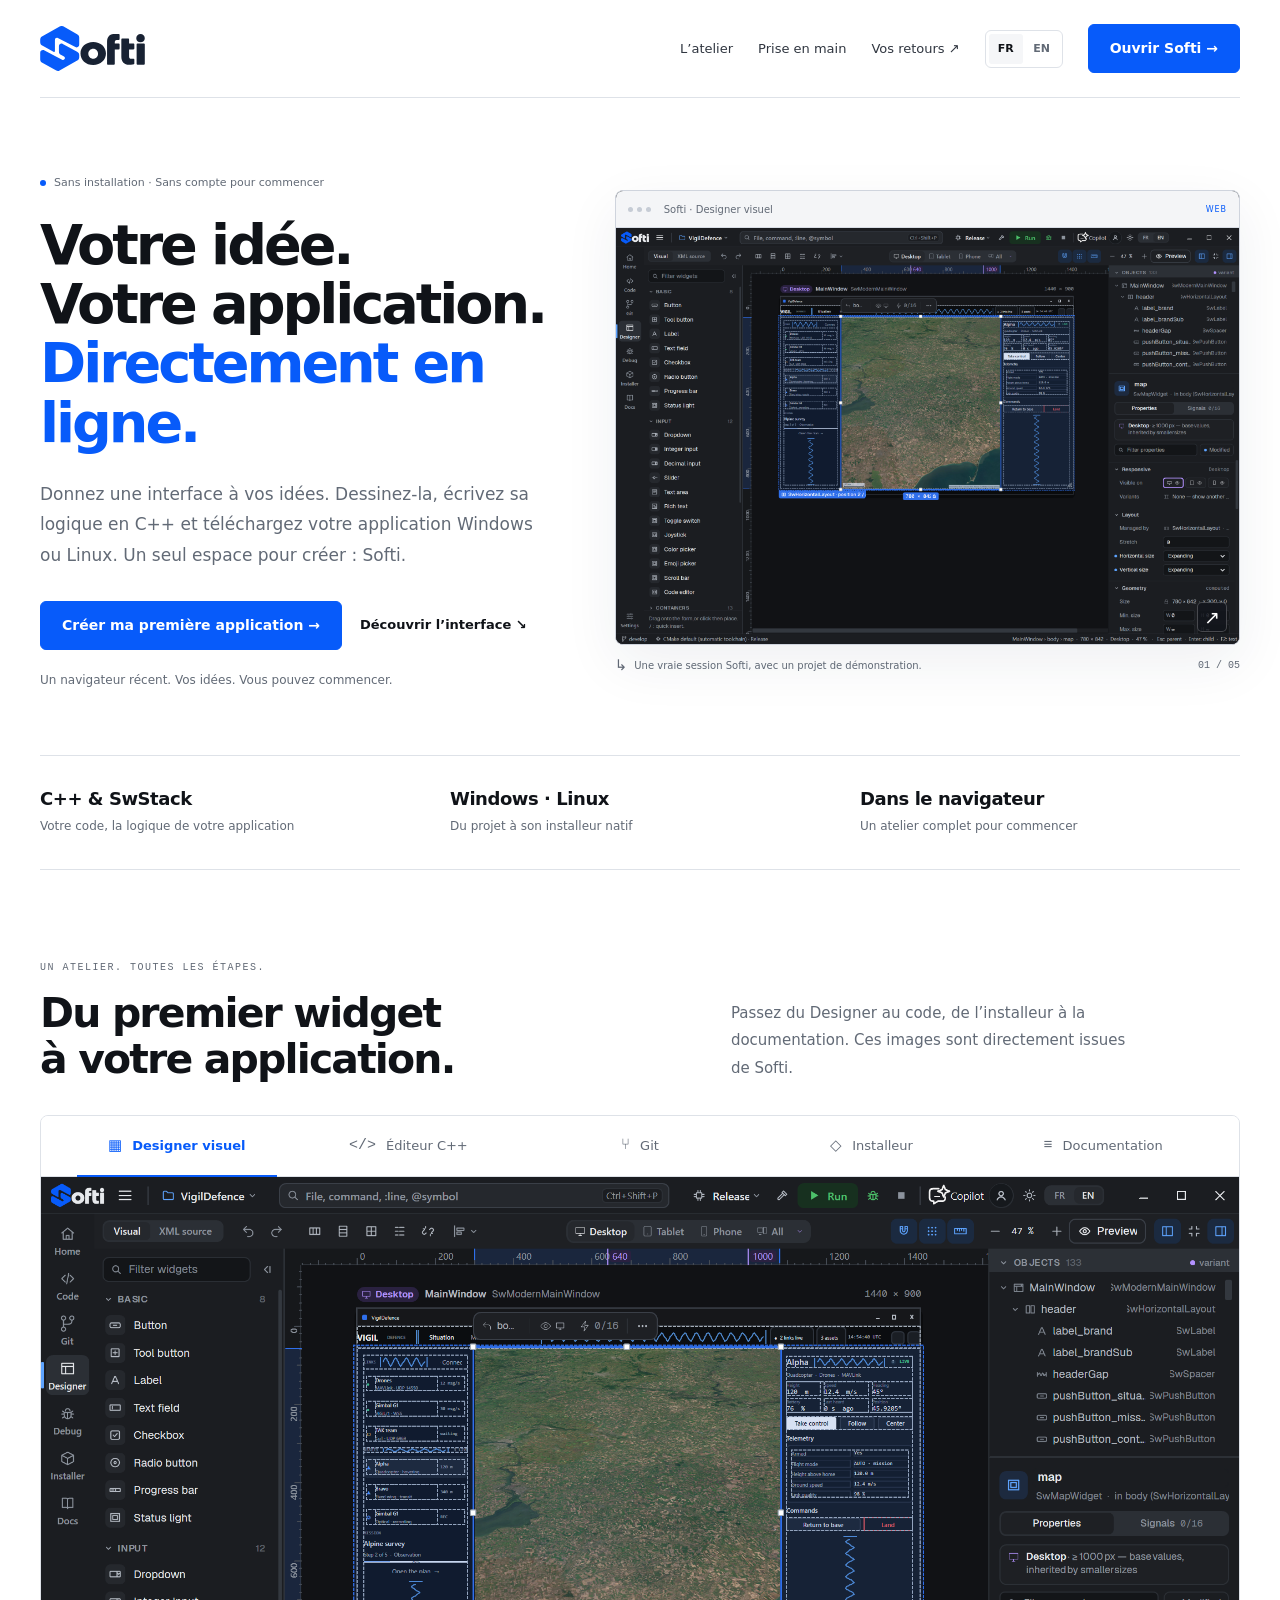
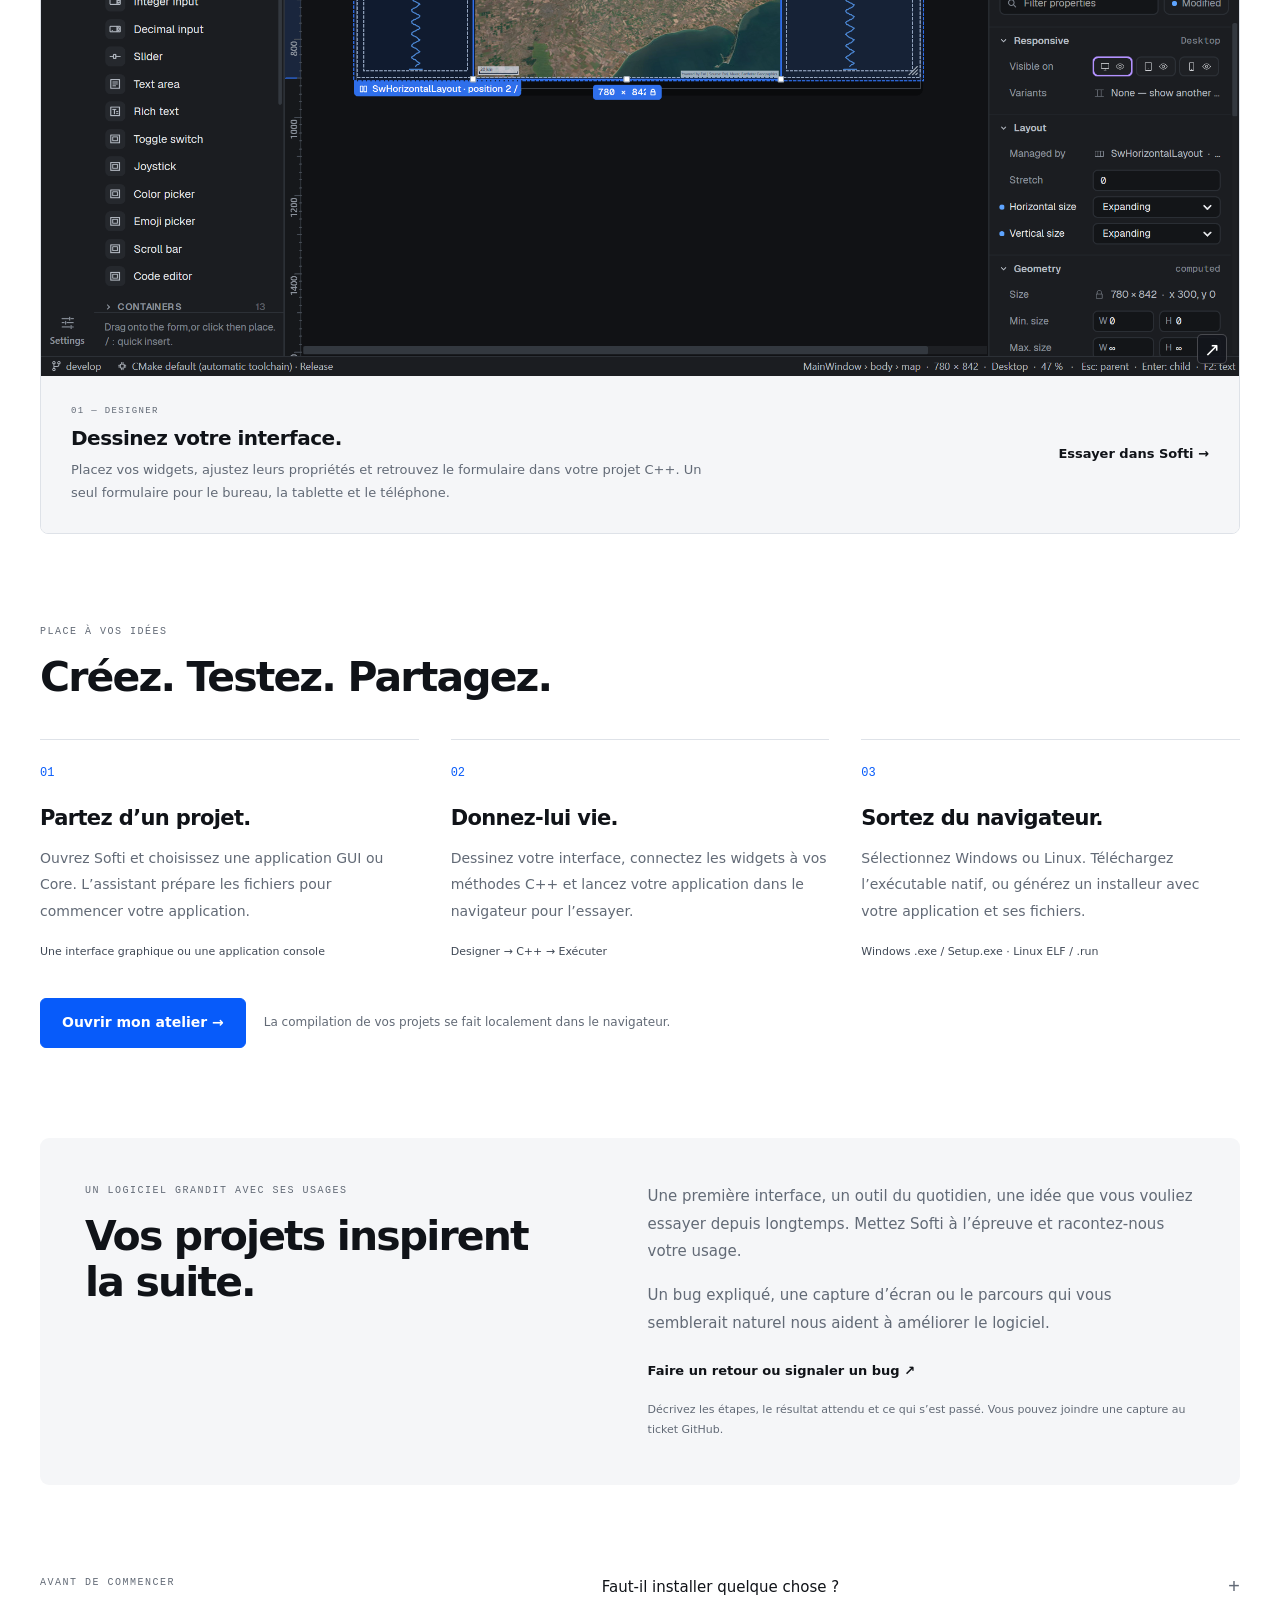
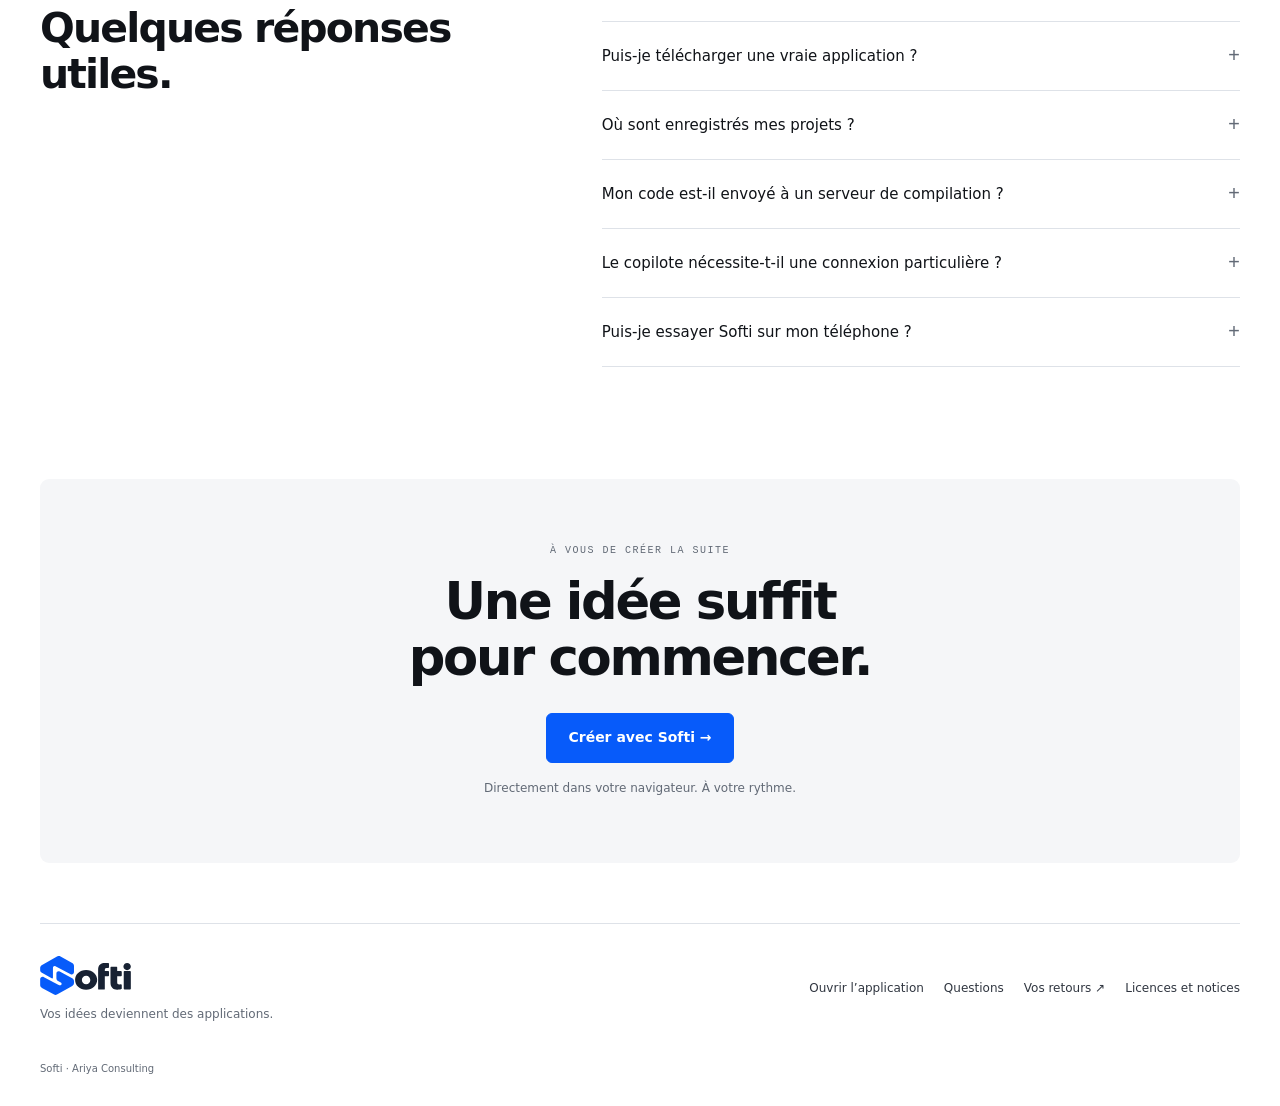
==== commit 81997e84: "Fix importing complete CMake projects in the web workbench" ====
--- a/index.html
+++ b/index.html
@@ -46,10 +46,10 @@
         <figure class="hero-media">
           <button class="product-frame zoom-image" type="button" data-image="showcase/assets/captures/designer.png" aria-label="Agrandir la capture du Designer Softi">
             <span class="frame-bar"><span class="window-dots" aria-hidden="true"><i></i><i></i><i></i></span><span data-en="Softi · Visual designer">Softi · Designer visuel</span><span class="frame-tag">WEB</span></span>
-            <img src="showcase/assets/captures/designer.png" width="2160" height="1440" fetchpriority="high" alt="Le Designer Softi, sa palette de widgets et l’interface d’un projet de démonstration." data-en-alt="The Softi designer, its widget palette and the interface of a demonstration project.">
+            <img src="showcase/assets/captures/designer.png" width="2160" height="1440" fetchpriority="high" alt="Le Designer Softi, sa palette de widgets et la station VigilDefence avec sa carte satellite en 3D." data-en-alt="The Softi designer, its widget palette and the VigilDefence station with its 3D satellite map.">
             <span class="image-zoom" aria-hidden="true">↗</span>
           </button>
-          <figcaption><span class="caption-mark" aria-hidden="true">↳</span><span data-en="A real Softi session, with a demonstration project.">Une vraie session Softi, avec un projet de démonstration.</span><span class="caption-index">01 / 04</span></figcaption>
+          <figcaption><span class="caption-mark" aria-hidden="true">↳</span><span data-en="A real Softi session, with a demonstration project.">Une vraie session Softi, avec un projet de démonstration.</span><span class="caption-index">01 / 05</span></figcaption>
         </figure>
       </section>
 
@@ -65,12 +65,13 @@
           <div class="gallery-tabs" role="tablist" aria-label="Captures du logiciel">
             <button id="tab-designer" role="tab" aria-selected="true" aria-controls="gallery-panel" data-view="designer" type="button"><span class="tab-symbol" aria-hidden="true">▦</span><span data-en="Visual designer">Designer visuel</span></button>
             <button id="tab-code" role="tab" aria-selected="false" aria-controls="gallery-panel" data-view="code" tabindex="-1" type="button"><span class="tab-symbol" aria-hidden="true">&lt;/&gt;</span><span data-en="C++ editor">Éditeur C++</span></button>
+            <button id="tab-git" role="tab" aria-selected="false" aria-controls="gallery-panel" data-view="git" tabindex="-1" type="button"><span class="tab-symbol" aria-hidden="true">⑂</span><span>Git</span></button>
             <button id="tab-installer" role="tab" aria-selected="false" aria-controls="gallery-panel" data-view="installer" tabindex="-1" type="button"><span class="tab-symbol" aria-hidden="true">◇</span><span data-en="Installer">Installeur</span></button>
             <button id="tab-documentation" role="tab" aria-selected="false" aria-controls="gallery-panel" data-view="documentation" tabindex="-1" type="button"><span class="tab-symbol" aria-hidden="true">≡</span><span data-en="Documentation">Documentation</span></button>
           </div>
           <div id="gallery-panel" role="tabpanel" aria-labelledby="tab-designer" tabindex="0">
             <button class="gallery-image zoom-image" type="button" data-image="showcase/assets/captures/designer.png" aria-label="Agrandir la capture"><img id="gallery-image" src="showcase/assets/captures/designer.png" width="2160" height="1440" loading="lazy" alt="Designer visuel de Softi"><span class="image-zoom" aria-hidden="true">↗</span></button>
-            <div class="gallery-caption"><div><span id="gallery-number" class="kicker">01 — DESIGNER</span><h3 id="gallery-title">Dessinez votre interface.</h3><p id="gallery-description">Placez vos widgets, ajustez leurs propriétés et retrouvez le formulaire dans votre projet C++.</p></div><a class="text-link" href="SwCreatorWeb.html" data-en="Try it in Softi →">Essayer dans Softi →</a></div>
+            <div class="gallery-caption"><div><span id="gallery-number" class="kicker">01 — DESIGNER</span><h3 id="gallery-title">Dessinez votre interface.</h3><p id="gallery-description">Placez vos widgets, ajustez leurs propriétés et retrouvez le formulaire dans votre projet C++. Un seul formulaire pour le bureau, la tablette et le téléphone.</p></div><a class="text-link" href="SwCreatorWeb.html" data-en="Try it in Softi →">Essayer dans Softi →</a></div>
           </div>
         </div>
       </section>
